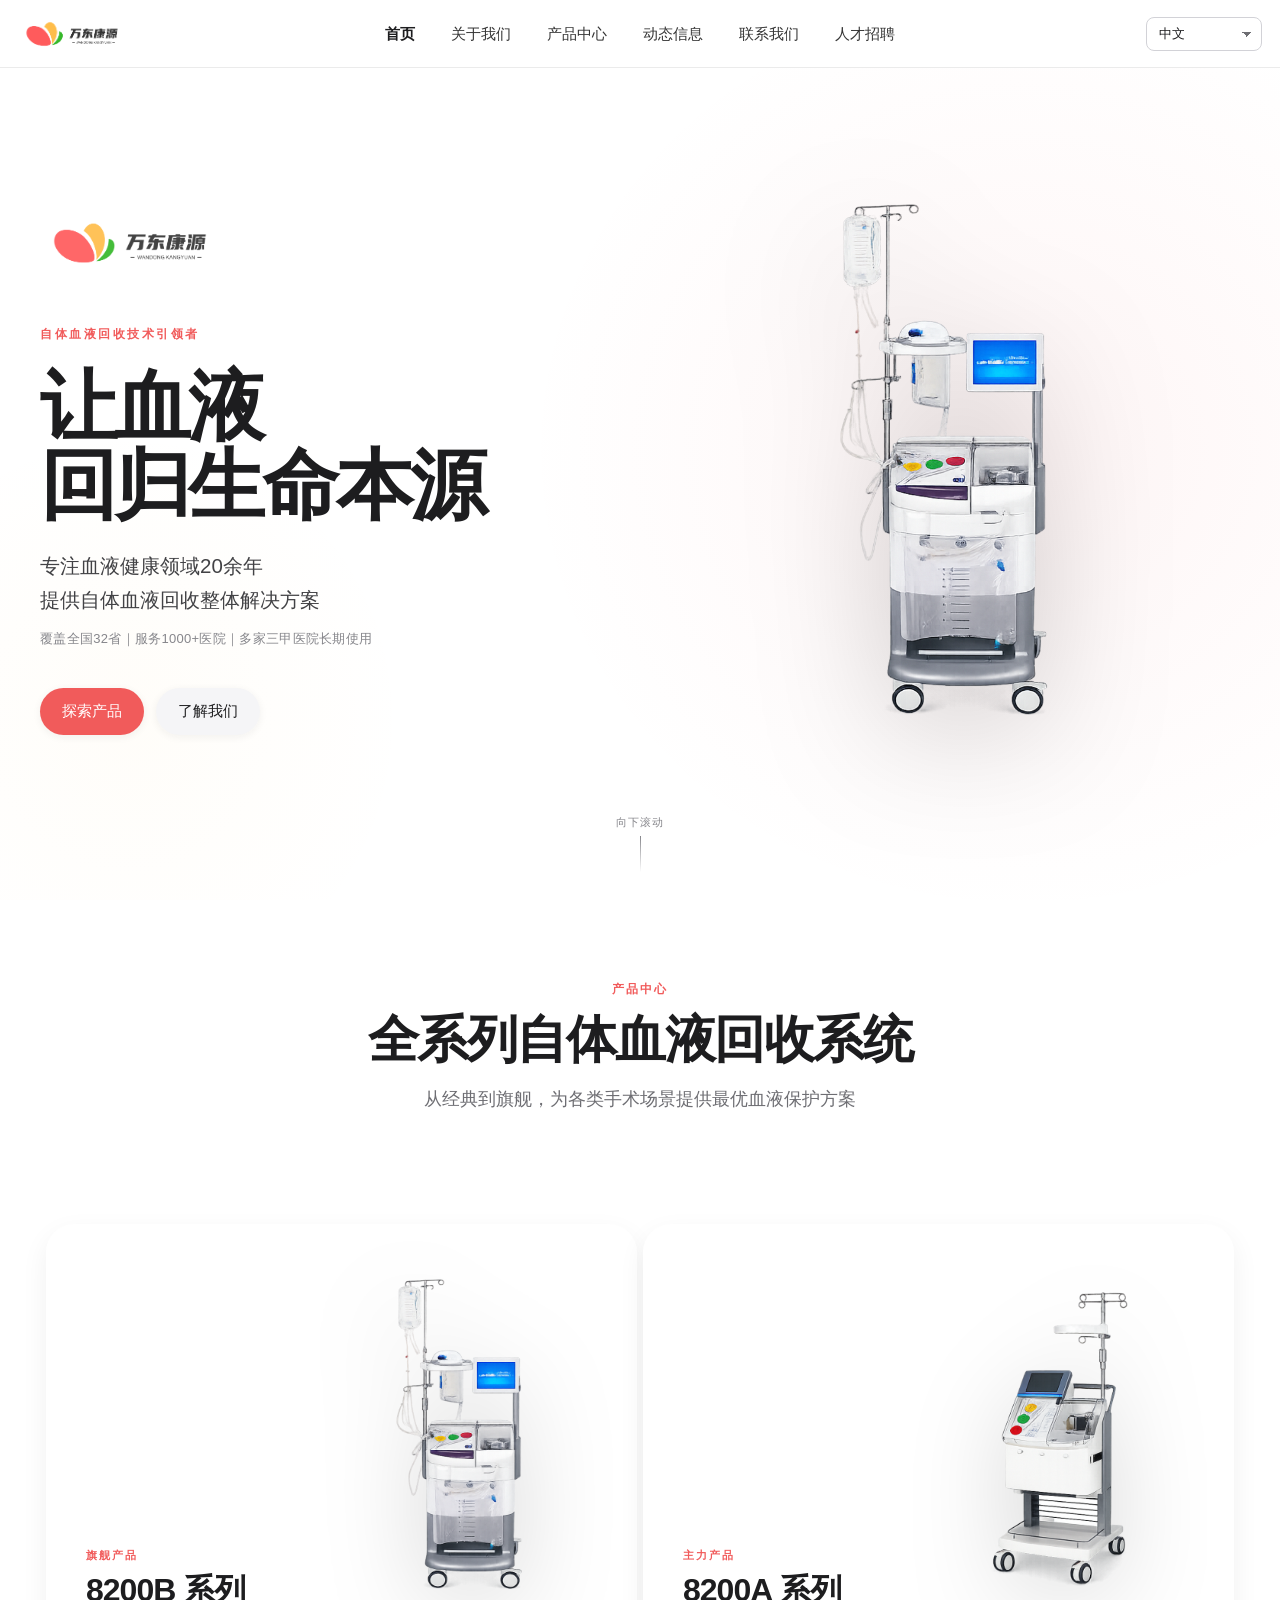
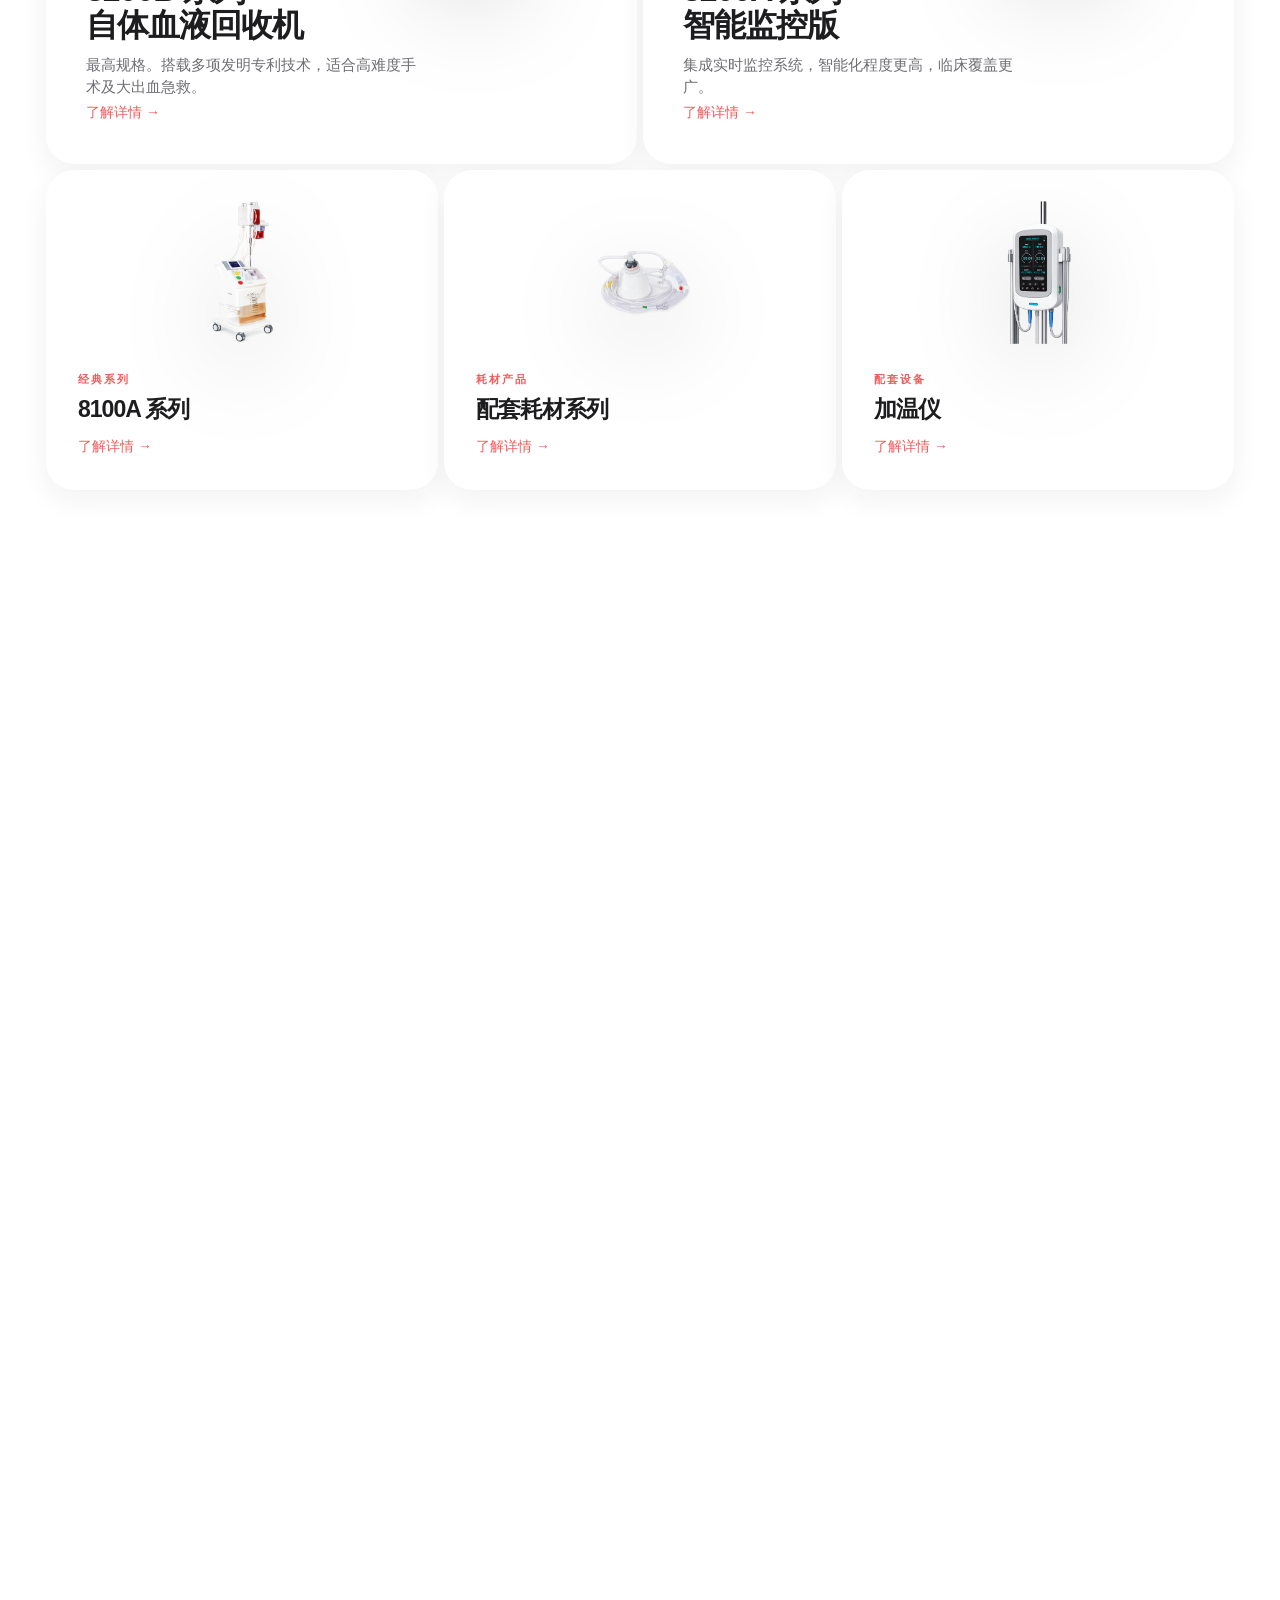
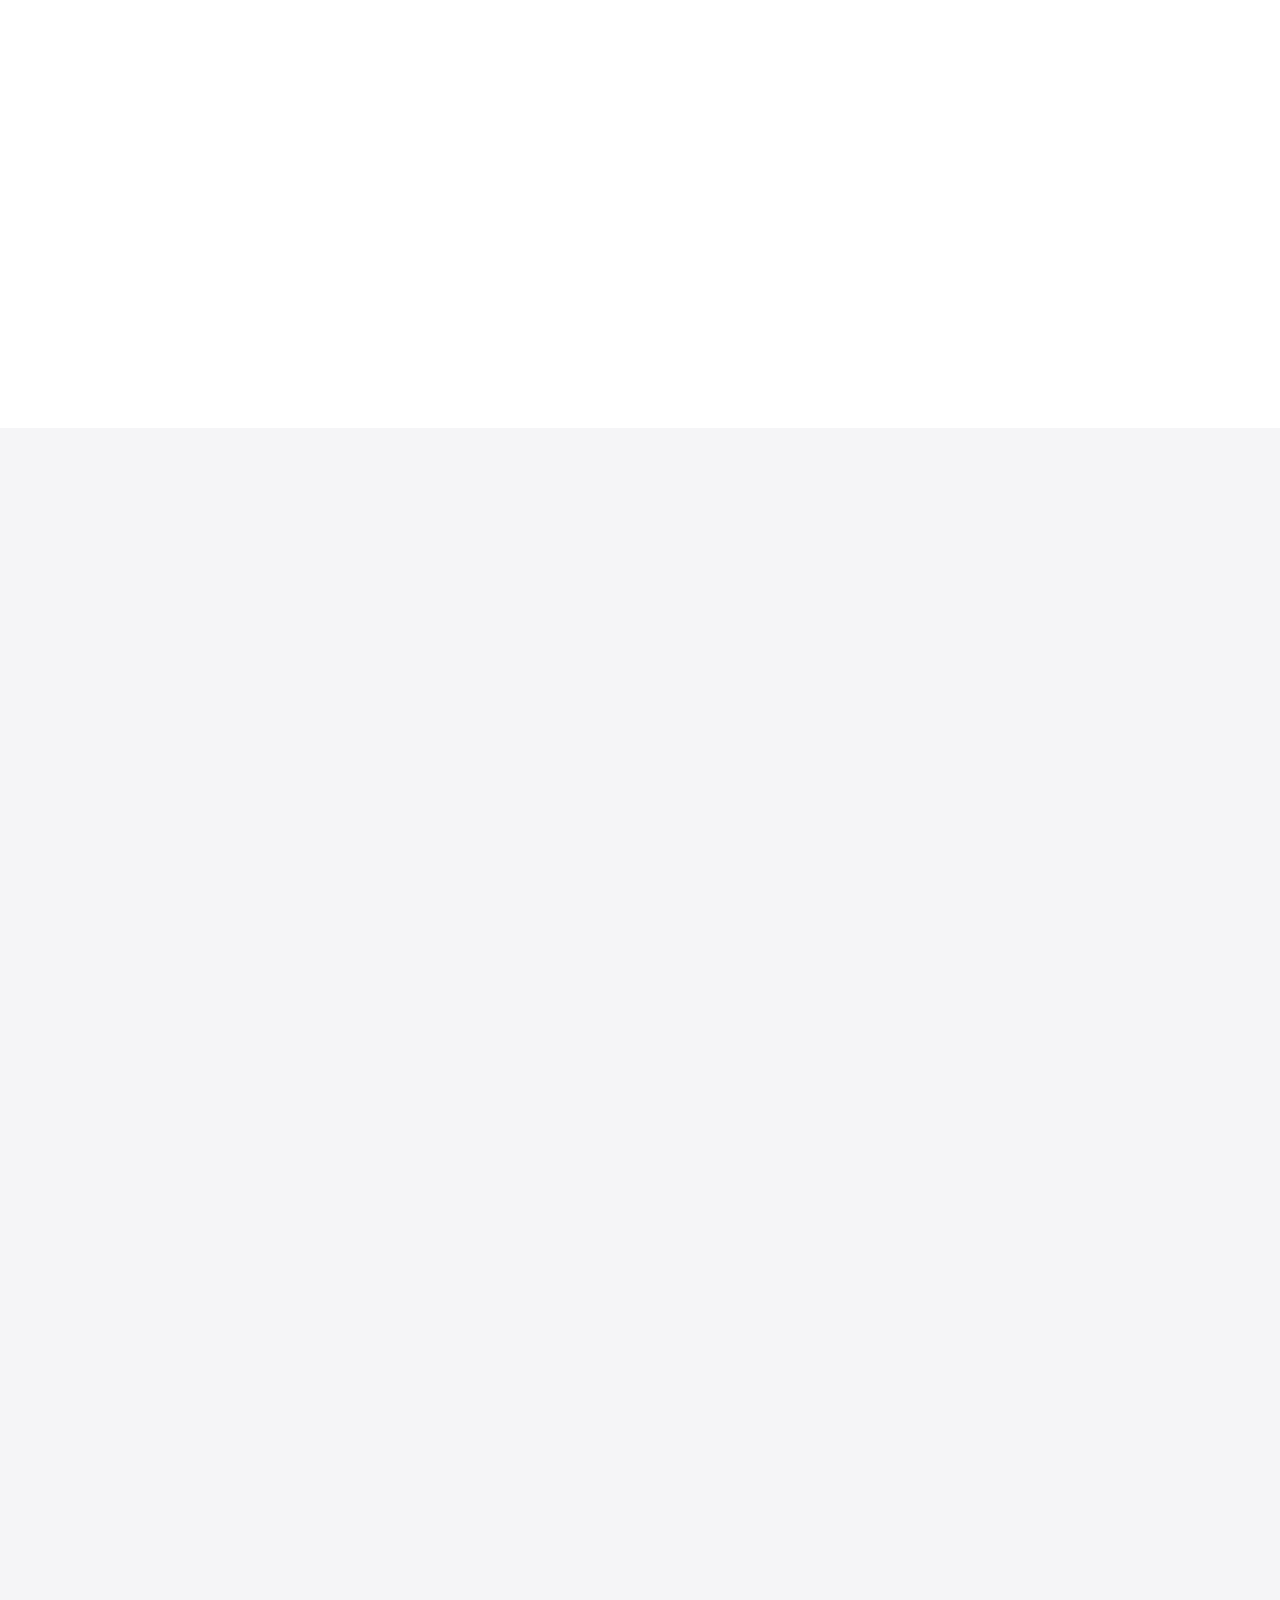
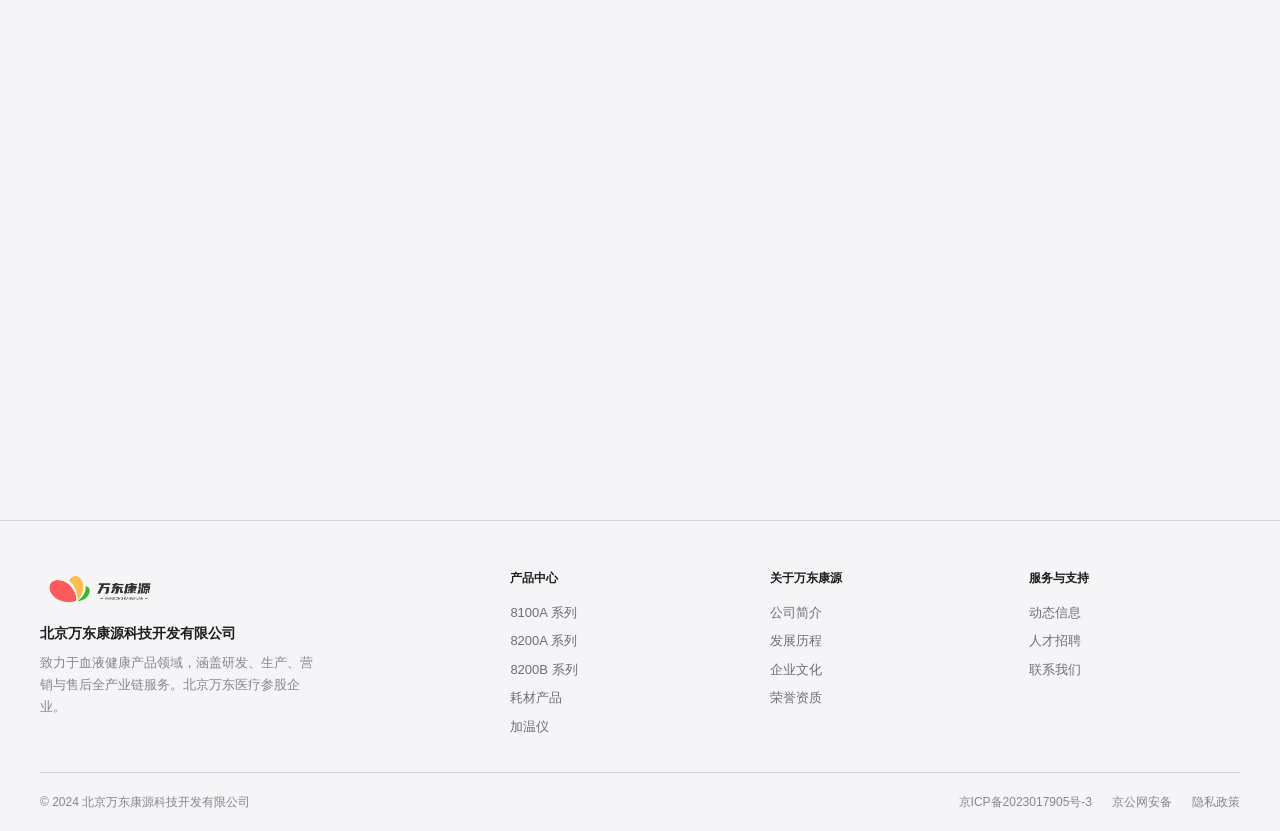
==== index.html @ b004726b "Build multi-language corporate website and localize news content. This initial commit includes redes" ====
<!DOCTYPE html>
<html lang="zh-CN" data-page-key="index">
<head>
  <meta charset="UTF-8">
  <meta name="viewport" content="width=device-width, initial-scale=1.0">
  <meta name="description" content="北京万东康源科技开发有限公司 — 致力于血液健康产品领域全产业链服务">
  <title>万东康源 — 血液健康科技</title>
  <link rel="icon" type="image/png" href="icon.png">
  <link rel="stylesheet" href="css/style.css">
</head>
<body>

  <!-- ══ Nav ══ -->
  <header class="nav">
    <a href="index.html" class="nav__logo">
      <img src="images/logo/Wandong%20Kangyuan%27s%20horizontal%20white%20logo.png" class="nav__logo-mark nav__logo-white" alt="万东康源">
      <img src="images/logo/Wandong%20Kangyuan%27s%20horizontal%20black%20logo.png" class="nav__logo-mark nav__logo-dark"  alt="万东康源">
    </a>
    <nav class="nav__links">
      <a href="index.html"    class="nav__link active" data-i18n="nav.home">首页</a>
      <a href="about.html"    class="nav__link" data-i18n="nav.about">关于我们</a>
      <a href="products.html" class="nav__link" data-i18n="nav.products">产品中心</a>
      <a href="news.html"     class="nav__link" data-i18n="nav.news">动态信息</a>
      <a href="contact.html"  class="nav__link" data-i18n="nav.contact">联系我们</a>
      <a href="careers.html"  class="nav__link" data-i18n="nav.careers">人才招聘</a>
    </nav>
    <select class="lang-select" id="lang-select" aria-label="Language selector">
      <option value="zh">中文</option>
      <option value="en">English</option>
      <option value="ko">한국어</option>
      <option value="ja">日本語</option>
    </select>
    <button class="nav__burger" aria-label="菜单" data-i18n-aria="meta.menu"><span></span><span></span><span></span></button>
  </header>
  <div class="nav__mobile">
    <button class="nav__mobile-close">✕</button>
    <a href="index.html"    class="nav__mobile-link" data-i18n="nav.home">首页</a>
    <a href="about.html"    class="nav__mobile-link" data-i18n="nav.about">关于我们</a>
    <a href="products.html" class="nav__mobile-link" data-i18n="nav.products">产品中心</a>
    <a href="news.html"     class="nav__mobile-link" data-i18n="nav.news">动态信息</a>
    <a href="contact.html"  class="nav__mobile-link" data-i18n="nav.contact">联系我们</a>
    <a href="careers.html"  class="nav__mobile-link" data-i18n="nav.careers">人才招聘</a>
  </div>

  <!-- ══ Hero — split layout ══ -->
  <section class="hero">
    <div class="hero__bg"></div>
    <div class="hero__noise"></div>

    <!-- Left -->
    <div class="hero__content">
      <img src="images/logo/Wandong%20Kangyuan%27s%20horizontal%20black%20logo.png" class="hero__logo-img" alt="万东康源">
      <p class="hero__eyebrow" data-i18n="hero.eyebrow">自体血液回收技术引领者</p>
      <h1 class="hero__title" data-i18n-html="hero.title">让血液<br>回归生命本源</h1>
      <p class="hero__sub" data-i18n-html="hero.sub">专注血液健康领域20余年<br>提供自体血液回收整体解决方案</p>
      <p class="hero__trust" data-i18n="hero.trust">覆盖全国32省｜服务1000+医院｜多家三甲医院长期使用</p>
      <div class="hero__actions">
        <a href="products.html" class="btn btn--blue" data-i18n="btn.explore">探索产品</a>
        <a href="about.html"    class="btn" style="background:var(--gray-5);color:var(--black);" data-i18n="btn.about-us">了解我们</a>
      </div>
    </div>

    <!-- Right — 旗舰产品图 -->
    <div class="hero__product">
      <img src="images/Products/8200b.png" alt="8200B 自体血液回收机">
    </div>

    <div class="hero__scroll">
      <span data-i18n="hero.scroll">向下滚动</span>
      <div class="hero__scroll-line"></div>
    </div>
  </section>

  <!-- ══ Product Tiles ══ -->
  <div style="padding:80px 24px 40px;text-align:center;max-width:1200px;margin:0 auto;" class="reveal">
    <p class="section__eyebrow" data-i18n="idx.prod.eyebrow">产品中心</p>
    <h2 class="section__title" data-i18n="idx.prod.title">全系列自体血液回收系统</h2>
    <p class="section__sub" data-i18n="idx.prod.sub">从经典到旗舰，为各类手术场景提供最优血液保护方案</p>
  </div>
  <div class="tiles reveal">
    <!-- 第一行：8200B + 8200A 大卡 -->
    <div class="tiles__row tiles__row--2">
      <a href="products.html" class="tile">
        <div class="tile__product-img">
          <img src="images/Products/8200b.png" alt="8200B">
        </div>
        <div class="tile__content">
          <div class="tile__eyebrow" data-i18n="tile.8200b.eyebrow">旗舰产品</div>
          <h2 class="tile__title" data-i18n-html="tile.8200b.title">8200B 系列<br>自体血液回收机</h2>
          <p class="tile__sub" data-i18n="tile.8200b.sub">最高规格。搭载多项发明专利技术，适合高难度手术及大出血急救。</p>
          <span class="tile__action" data-i18n="tile.action">了解详情 →</span>
        </div>
      </a>
      <a href="products.html" class="tile">
        <div class="tile__product-img">
          <img src="images/Products/8200a.png" alt="8200A">
        </div>
        <div class="tile__content">
          <div class="tile__eyebrow" data-i18n="tile.8200a.eyebrow">主力产品</div>
          <h2 class="tile__title" data-i18n-html="tile.8200a.title">8200A 系列<br>智能监控版</h2>
          <p class="tile__sub" data-i18n="tile.8200a.sub">集成实时监控系统，智能化程度更高，临床覆盖更广。</p>
          <span class="tile__action" data-i18n="tile.action">了解详情 →</span>
        </div>
      </a>
    </div>

    <!-- 第二行：8100A + 耗材 + 加温仪 小卡 -->
    <div class="tiles__row tiles__row--3">
      <a href="products.html" class="tile tile--sm">
        <div class="tile__product-img">
          <img src="images/Products/8100a.png" alt="8100A">
        </div>
        <div class="tile__content">
          <div class="tile__eyebrow" data-i18n="tile.8100a.eyebrow">经典系列</div>
          <h2 class="tile__title" data-i18n="tile.8100a.title">8100A 系列</h2>
          <span class="tile__action" data-i18n="tile.action">了解详情 →</span>
        </div>
      </a>
      <a href="products.html" class="tile tile--sm">
        <div class="tile__product-img">
          <img src="images/Products/Consumables.png" alt="耗材">
        </div>
        <div class="tile__content">
          <div class="tile__eyebrow" data-i18n="tile.csm.eyebrow">耗材产品</div>
          <h2 class="tile__title" data-i18n="tile.csm.title">配套耗材系列</h2>
          <span class="tile__action" data-i18n="tile.action">了解详情 →</span>
        </div>
      </a>
      <a href="products.html" class="tile tile--sm">
        <div class="tile__product-img">
          <img src="images/Products/Heating%20device.png" alt="加温仪">
        </div>
        <div class="tile__content">
          <div class="tile__eyebrow" data-i18n="tile.heat.eyebrow">配套设备</div>
          <h2 class="tile__title" data-i18n="tile.heat.title">加温仪</h2>
          <span class="tile__action" data-i18n="tile.action">了解详情 →</span>
        </div>
      </a>
    </div>
  </div>

  <!-- ══ About callout ══ -->
  <section class="section section--white">
    <div class="section__inner reveal">
      <p class="section__eyebrow" data-i18n="idx.about.eyebrow">关于我们</p>
      <h2 class="section__title" data-i18n-html="idx.about.title">中外合资<br>血液健康专家</h2>
      <p class="section__sub" data-i18n="idx.about.sub">
        北京万东医疗科技股份有限公司（A股上市）参股的中外合资企业，坐落于北京经济技术开发区。致力于血液健康产品领域研发、生产、营销与售后服务，系科工贸全产业链一体化高科技三类医疗器械企业。国家高新技术企业、北京市专精特新中小企业。
      </p>
      <!-- 数据一览 -->
      <div class="stats-strip__inner" style="margin:40px 0 36px;">
        <div class="stat-cell">
          <div class="stat-cell__num">32<sup>+</sup></div>
          <div class="stat-cell__label" data-i18n-html="stat.prov.label">覆盖省市<br>产品遍布全国各省</div>
        </div>
        <div class="stat-cell">
          <div class="stat-cell__num">1000<sup>+</sup></div>
          <div class="stat-cell__label" data-i18n-html="stat.hosp.label">合作医院<br>各级医疗机构</div>
        </div>
        <div class="stat-cell">
          <div class="stat-cell__num" data-i18n="stat.year.num">2000</div>
          <div class="stat-cell__label" data-i18n-html="stat.year.label">年创立<br>深耕医疗器械行业</div>
        </div>
        <div class="stat-cell">
          <div class="stat-cell__num">3</div>
          <div class="stat-cell__label" data-i18n-html="stat.iso.label">ISO 体系认证<br>质量 · 环境 · 职业健康</div>
        </div>
        <div class="stat-cell">
          <div class="stat-cell__num">4</div>
          <div class="stat-cell__label" data-i18n-html="stat.honor.label">政府荣誉认定<br>国家及北京市级别</div>
        </div>
        <div class="stat-cell">
          <div class="stat-cell__num" data-i18n="stat.stock.num">A股</div>
          <div class="stat-cell__label" data-i18n-html="stat.stock.label">万东医疗参股<br>上市企业背景</div>
        </div>
      </div>
      <div style="text-align:center;">
        <a href="about.html" class="btn btn--blue btn--sm" data-i18n="btn.company-intro">查看公司介绍</a>
      </div>
    </div>
  </section>

  <!-- ══ Customer Hospitals Marquee ══ -->
  <div class="marquee-section reveal">
    <div class="marquee-section__head">
      <p class="section__eyebrow" data-i18n="marquee.eyebrow">合作医院</p>
      <h2 class="section__title" style="font-size:clamp(28px,3vw,40px);" data-i18n="marquee.title">服务全国各大医疗机构</h2>
      <p class="section__sub" style="font-size:17px;margin-bottom:0;" data-i18n="marquee.sub">自体血液回收技术在多家三甲医院临床手术中稳定运行</p>
    </div>
    <div class="marquee-wrap">
      <div class="marquee-track">
        <div class="marquee-photo"><img src="images/Hospital%20Clients/lg1.jpg"  alt="合作医院" loading="lazy"></div>
        <div class="marquee-photo"><img src="images/Hospital%20Clients/lg2.jpg"  alt="合作医院" loading="lazy"></div>
        <div class="marquee-photo"><img src="images/Hospital%20Clients/lg3.jpg"  alt="合作医院" loading="lazy"></div>
        <div class="marquee-photo"><img src="images/Hospital%20Clients/lg4.jpg"  alt="合作医院" loading="lazy"></div>
        <div class="marquee-photo"><img src="images/Hospital%20Clients/lg5.jpg"  alt="合作医院" loading="lazy"></div>
        <div class="marquee-photo"><img src="images/Hospital%20Clients/lg6.jpg"  alt="合作医院" loading="lazy"></div>
        <div class="marquee-photo"><img src="images/Hospital%20Clients/lg7.jpg"  alt="合作医院" loading="lazy"></div>
        <div class="marquee-photo"><img src="images/Hospital%20Clients/lg8.jpg"  alt="合作医院" loading="lazy"></div>
        <div class="marquee-photo"><img src="images/Hospital%20Clients/lg9.jpg"  alt="合作医院" loading="lazy"></div>
        <div class="marquee-photo"><img src="images/Hospital%20Clients/lg10.jpg" alt="合作医院" loading="lazy"></div>
        <div class="marquee-photo"><img src="images/Hospital%20Clients/lg11.jpg" alt="合作医院" loading="lazy"></div>
        <div class="marquee-photo"><img src="images/Hospital%20Clients/lg12.jpg" alt="合作医院" loading="lazy"></div>
        <div class="marquee-photo"><img src="images/Hospital%20Clients/lg13.jpg" alt="合作医院" loading="lazy"></div>
        <div class="marquee-photo"><img src="images/Hospital%20Clients/lg14.jpg" alt="合作医院" loading="lazy"></div>
        <!-- 无缝循环 -->
        <div class="marquee-photo"><img src="images/Hospital%20Clients/lg1.jpg"  alt="合作医院" loading="lazy"></div>
        <div class="marquee-photo"><img src="images/Hospital%20Clients/lg2.jpg"  alt="合作医院" loading="lazy"></div>
        <div class="marquee-photo"><img src="images/Hospital%20Clients/lg3.jpg"  alt="合作医院" loading="lazy"></div>
        <div class="marquee-photo"><img src="images/Hospital%20Clients/lg4.jpg"  alt="合作医院" loading="lazy"></div>
        <div class="marquee-photo"><img src="images/Hospital%20Clients/lg5.jpg"  alt="合作医院" loading="lazy"></div>
        <div class="marquee-photo"><img src="images/Hospital%20Clients/lg6.jpg"  alt="合作医院" loading="lazy"></div>
        <div class="marquee-photo"><img src="images/Hospital%20Clients/lg7.jpg"  alt="合作医院" loading="lazy"></div>
        <div class="marquee-photo"><img src="images/Hospital%20Clients/lg8.jpg"  alt="合作医院" loading="lazy"></div>
        <div class="marquee-photo"><img src="images/Hospital%20Clients/lg9.jpg"  alt="合作医院" loading="lazy"></div>
        <div class="marquee-photo"><img src="images/Hospital%20Clients/lg10.jpg" alt="合作医院" loading="lazy"></div>
        <div class="marquee-photo"><img src="images/Hospital%20Clients/lg11.jpg" alt="合作医院" loading="lazy"></div>
        <div class="marquee-photo"><img src="images/Hospital%20Clients/lg12.jpg" alt="合作医院" loading="lazy"></div>
        <div class="marquee-photo"><img src="images/Hospital%20Clients/lg13.jpg" alt="合作医院" loading="lazy"></div>
        <div class="marquee-photo"><img src="images/Hospital%20Clients/lg14.jpg" alt="合作医院" loading="lazy"></div>
      </div>
    </div>
  </div>

  <!-- ══ Latest News — real data ══ -->
  <section class="section section--gray" id="news">
    <div class="section__inner">
      <div class="reveal">
        <p class="section__eyebrow" data-i18n="idx.news.eyebrow">动态信息</p>
        <h2 class="section__title" data-i18n="idx.news.title">最新资讯</h2>
        <p class="section__sub" data-i18n="idx.news.sub">关注行业前沿与公司动向</p>
      </div>
      <div class="news-feature reveal">
        <a href="news-detail.html?id=ve-heart-experts-visit" class="news-feature__card">
          <img src="images/news/feature-thumb.png" alt="委内瑞拉专家来访交流" class="news-feature__image">
          <div class="news-feature__content">
            <span class="news-card__tag">行业合作</span>
            <div class="news-card__date">2024 · 10 · 31</div>
            <h3 class="news-card__title" style="font-size:clamp(24px,3vw,34px);line-height:1.2;">委内瑞拉最大综合医院心脏专家来我公司考察</h3>
            <p class="news-card__excerpt">来自委内瑞拉最大综合医院的心脏领域专家莅临万东康源进行专项考察，深入了解自体血液回收系统的技术原理与临床应用，推动国际医疗合作迈出重要一步。</p>
            <span class="news-card__link">阅读详情 →</span>
          </div>
        </a>
      </div>

      <div class="news-list reveal" style="margin-top:2px;">
        <a href="news-detail.html?id=annual-meeting-2025" class="news-card">
          <span class="news-card__tag">公司动态</span>
          <div class="news-card__date">2026 · 01 · 29</div>
          <h3 class="news-card__title">同心聚力开新局，奋楫扬帆再启航——万东康源2025年年会圆满</h3>
          <span class="news-card__link">阅读详情 →</span>
        </a>
        <a href="news-detail.html?id=csa-2024" class="news-card">
          <span class="news-card__tag">行业展会</span>
          <div class="news-card__date">2024 · 10 · 17</div>
          <h3 class="news-card__title">2024中华医学会麻醉学术年会 我公司自体血液回收机引瞩目</h3>
          <span class="news-card__link">阅读详情 →</span>
        </a>
        <a href="news-detail.html?id=winter-fire-drill" class="news-card">
          <span class="news-card__tag">安全培训</span>
          <div class="news-card__date">2025 · 11 · 12</div>
          <h3 class="news-card__title">以练为战，防患未"燃"——公司开展冬季消防灭火器专项实操演练</h3>
          <span class="news-card__link">阅读详情 →</span>
        </a>
        <a href="news-detail.html?id=first-aid-training" class="news-card">
          <span class="news-card__tag">培训活动</span>
          <div class="news-card__date">2025 · 09 · 19</div>
          <h3 class="news-card__title">关爱生命：公司组织开展急救技能专题培训</h3>
          <span class="news-card__link">阅读详情 →</span>
        </a>
        <a href="news-detail.html?id=camet-2024" class="news-card">
          <span class="news-card__tag">行业展会</span>
          <div class="news-card__date">2024 · 04 · 15</div>
          <h3 class="news-card__title">我公司自体血液回收机等产品参加中国医学装备大会暨医学装备展览</h3>
          <span class="news-card__link">阅读详情 →</span>
        </a>
      </div>

      <div style="text-align:center;margin-top:40px;" class="reveal">
        <a href="news.html" class="btn btn--sm" style="border:1px solid var(--gray-4);color:var(--black);border-radius:980px;padding:9px 22px;font-size:14px;" data-i18n="btn.all-news">查看全部动态</a>
      </div>
    </div>
  </section>

  <!-- ══ CTA ══ -->
  <section class="section section--gray">
    <div class="section__inner--narrow" style="text-align:center;">
      <h2 class="section__title reveal" style="margin-bottom:16px;" data-i18n="idx.cta.title">准备好开始了吗？</h2>
      <p style="font-size:19px;color:var(--gray-2);margin-bottom:36px;line-height:1.6;" class="reveal delay-1" data-i18n="idx.cta.sub">
        联系我们获取产品演示、技术支持或商务合作
      </p>
      <div style="display:flex;gap:12px;justify-content:center;flex-wrap:wrap;" class="reveal delay-2">
        <a href="contact.html" class="btn btn--blue" data-i18n="btn.contact">立即联系</a>
        <a href="products.html" class="btn" style="background:var(--white);color:var(--black);border:1px solid var(--gray-4);" data-i18n="btn.browse">浏览产品</a>
      </div>
    </div>
  </section>

  <!-- ══ Footer ══ -->
  <footer class="footer">
    <div class="footer__inner">
      <div class="footer__top">
        <div>
          <img src="images/logo/Wandong%20Kangyuan%27s%20horizontal%20black%20logo.png" class="footer__logo-img" alt="万东康源">
          <div class="footer__brand-name" data-i18n="ftr.brand">北京万东康源科技开发有限公司</div>
          <p class="footer__brand-desc" data-i18n="ftr.desc">致力于血液健康产品领域，涵盖研发、生产、营销与售后全产业链服务。北京万东医疗参股企业。</p>
        </div>
        <div>
          <div class="footer__col-head" data-i18n="ftr.col.prod">产品中心</div>
          <div class="footer__col-links">
            <a href="products.html" class="footer__col-link" data-i18n="ftr.l.8100a">8100A 系列</a>
            <a href="products.html" class="footer__col-link" data-i18n="ftr.l.8200a">8200A 系列</a>
            <a href="products.html" class="footer__col-link" data-i18n="ftr.l.8200b">8200B 系列</a>
            <a href="products.html" class="footer__col-link" data-i18n="ftr.l.csm">耗材产品</a>
            <a href="products.html" class="footer__col-link" data-i18n="ftr.l.heat">加温仪</a>
          </div>
        </div>
        <div>
          <div class="footer__col-head" data-i18n="ftr.col.about">关于万东康源</div>
          <div class="footer__col-links">
            <a href="about.html" class="footer__col-link" data-i18n="ftr.l.intro">公司简介</a>
            <a href="about.html" class="footer__col-link" data-i18n="ftr.l.history">发展历程</a>
            <a href="about.html" class="footer__col-link" data-i18n="ftr.l.culture">企业文化</a>
            <a href="about.html" class="footer__col-link" data-i18n="ftr.l.honors">荣誉资质</a>
          </div>
        </div>
        <div>
          <div class="footer__col-head" data-i18n="ftr.col.svc">服务与支持</div>
          <div class="footer__col-links">
            <a href="news.html"    class="footer__col-link" data-i18n="ftr.l.news">动态信息</a>
            <a href="careers.html" class="footer__col-link" data-i18n="ftr.l.careers">人才招聘</a>
            <a href="contact.html" class="footer__col-link" data-i18n="ftr.l.contact">联系我们</a>
          </div>
        </div>
      </div>
      <div class="footer__bottom">
        <div class="footer__copy" data-i18n="ftr.copy">© 2024 北京万东康源科技开发有限公司</div>
        <div class="footer__legal">
          <a href="https://beian.miit.gov.cn/" target="_blank" rel="noopener" data-i18n="ftr.beian">京ICP备2023017905号-3</a>
          <a href="#" data-i18n="ftr.legal">京公网安备</a>
          <a href="#" data-i18n="ftr.privacy">隐私政策</a>
        </div>
      </div>
    </div>
  </footer>

  <script src="js/i18n.js"></script>
  <script src="js/main.js"></script>
</body>
</html>
---- css/style.css ----
/* ============================================================
   万东康源 · Design System — Apple-inspired
   ============================================================ */

:root {
  --black:   #1D1D1F;
  --gray-1:  #424245;
  --gray-2:  #6E6E73;
  --gray-3:  #86868B;
  --gray-4:  #D2D2D7;
  --gray-5:  #F5F5F7;
  --gray-6:  #FAFAFA;
  --white:   #FFFFFF;
  --blue:    #F15B5B;
  --blue-dk: #D43E3E;
  --red:     #F15B5B;
  --card-bg: #FFFFFF;
  --card-bg-muted: #FFFFFF;
  --card-hover: #F8F8FA;

  --nav-h:   68px;
  --radius:  18px;
  --radius-sm: 10px;
  --radius-lg: 28px;
  --space-section: 96px;
  --space-section-mobile: 68px;
  --shadow-card: 0 10px 28px rgba(29,29,31,.06);
  --shadow-card-hover: 0 16px 36px rgba(29,29,31,.10);
  --font: -apple-system, 'SF Pro Display', 'PingFang SC', 'Helvetica Neue', 'Microsoft YaHei', sans-serif;
}

/* ── Reset ── */
*, *::before, *::after { box-sizing: border-box; margin: 0; padding: 0; }
html { scroll-behavior: smooth; font-size: 17px; }
body { font-family: var(--font); color: var(--black); background: var(--white); -webkit-font-smoothing: antialiased; line-height: 1.5; }
img { display: block; max-width: 100%; }
a { text-decoration: none; color: inherit; }
ul { list-style: none; }

/* ============================================================
   Navigation
   ============================================================ */
.nav {
  position: fixed; top: 0; left: 0; right: 0; z-index: 9000;
  height: var(--nav-h);
  display: flex; align-items: center; justify-content: space-between;
  padding: 0 18px;
  background: rgba(255,255,255,.82);
  backdrop-filter: saturate(180%) blur(20px);
  -webkit-backdrop-filter: saturate(180%) blur(20px);
  border-bottom: 1px solid rgba(0,0,0,.08);
  transition: background .3s;
}
.nav--dark {
  background: rgba(29,29,31,.85);
  border-bottom-color: rgba(255,255,255,.08);
}

.nav__logo {
  display: flex; align-items: center;
  flex-shrink: 0;
}
.nav__logo-mark {
  height: 36px; width: auto;
  display: block;
}
/* hide dark logo on dark nav, show white */
.nav__logo-white { display: none; }
.nav--dark .nav__logo-dark  { display: none; }
.nav--dark .nav__logo-white { display: block; }

.nav__links {
  display: flex; align-items: center; gap: 0;
  position: absolute; left: 50%; transform: translateX(-50%);
}
.nav__link {
  padding: 0 18px;
  font-size: 15px; font-weight: 400;
  color: rgba(0,0,0,.8);
  line-height: var(--nav-h);
  white-space: nowrap;
  transition: color .2s;
}
.nav__link:hover { color: var(--black); }
.nav__link.active { color: var(--black); font-weight: 600; }
.nav--dark .nav__link { color: rgba(255,255,255,.7); }
.nav--dark .nav__link:hover, .nav--dark .nav__link.active { color: var(--white); }

.nav__action { display: none; }

.nav__burger { display: none; cursor: pointer; flex-direction: column; gap: 5px; padding: 6px; background: none; border: none; }
.nav__burger span { width: 20px; height: 1.5px; background: var(--black); border-radius: 2px; transition: .25s; display: block; }
.nav--dark .nav__burger span { background: var(--white); }

/* Mobile overlay */
.nav__mobile {
  display: none; position: fixed; inset: 0; z-index: 8999;
  background: rgba(29,29,31,.97);
  backdrop-filter: blur(24px);
  flex-direction: column; align-items: center; justify-content: center; gap: 4px;
  padding-top: var(--nav-h);
}
.nav__mobile.open { display: flex; }
.nav__mobile-link {
  font-size: 20px; font-weight: 400; color: rgba(255,255,255,.85);
  padding: 14px 32px; border-radius: var(--radius-sm); width: 260px; text-align: center;
  transition: color .2s, background .2s;
}
.nav__mobile-link:hover { color: var(--white); background: rgba(255,255,255,.08); }
.nav__mobile-close {
  position: absolute; top: 12px; right: 18px;
  font-size: 22px; color: rgba(255,255,255,.5); background: none; border: none; cursor: pointer;
  width: var(--nav-h); height: var(--nav-h);
  display: flex; align-items: center; justify-content: center;
  transition: color .2s;
}
.nav__mobile-close:hover { color: var(--white); }

.lang-select {
  flex-shrink: 0;
  height: 34px;
  min-width: 116px;
  padding: 0 30px 0 12px;
  border: 1px solid var(--gray-4);
  border-radius: 8px;
  background: var(--white);
  color: var(--black);
  font-size: 13px;
  font-weight: 500;
  font-family: var(--font);
  appearance: none;
  -webkit-appearance: none;
  background-image: linear-gradient(45deg, transparent 50%, var(--gray-2) 50%), linear-gradient(135deg, var(--gray-2) 50%, transparent 50%);
  background-position: calc(100% - 14px) 14px, calc(100% - 9px) 14px;
  background-size: 5px 5px, 5px 5px;
  background-repeat: no-repeat;
}
.lang-select:focus {
  outline: none;
  border-color: var(--blue);
  box-shadow: 0 0 0 3px rgba(241,91,91,.15);
}
.nav__burger { margin-left: 8px; }
.nav--dark .lang-select {
  background: rgba(255,255,255,.12);
  color: var(--white);
  border-color: rgba(255,255,255,.22);
  background-image: linear-gradient(45deg, transparent 50%, rgba(255,255,255,.8) 50%), linear-gradient(135deg, rgba(255,255,255,.8) 50%, transparent 50%);
}

/* ============================================================
   Page Hero — large title block
   ============================================================ */
.page-hero {
  padding: calc(var(--nav-h) + 80px) 24px 80px;
  text-align: center;
  background: var(--white);
}
.page-hero--dark {
  background: var(--gray-5);
}
.page-hero--gray { background: var(--gray-5); }

.page-hero__eyebrow {
  font-size: 12px; font-weight: 600; letter-spacing: 2px; text-transform: uppercase;
  color: var(--blue); margin-bottom: 14px;
}
.page-hero--dark .page-hero__eyebrow { color: var(--blue); }

.page-hero__title {
  font-size: clamp(44px, 7vw, 88px);
  font-weight: 700; line-height: 1.05;
  letter-spacing: -2px;
  color: var(--black);
  margin-bottom: 18px;
}
.page-hero--dark .page-hero__title { color: var(--black); }

.page-hero__sub {
  font-size: clamp(17px, 2vw, 22px);
  color: var(--gray-2);
  max-width: 640px; margin: 0 auto 36px;
  line-height: 1.6; font-weight: 400;
}
.page-hero--dark .page-hero__sub { color: var(--gray-2); }

.page-hero__actions { display: flex; gap: 12px; justify-content: center; flex-wrap: wrap; }

/* ============================================================
   Buttons
   ============================================================ */
.btn {
  display: inline-flex; align-items: center; gap: 6px;
  padding: 12px 22px;
  border-radius: 980px;
  font-size: 15px; font-weight: 500;
  cursor: pointer; border: none; transition: all .2s; font-family: var(--font);
  white-space: nowrap;
  box-shadow: 0 2px 8px rgba(29,29,31,.06);
}
.btn--blue { background: var(--blue); color: var(--white); }
.btn--blue:hover { background: var(--blue-dk); transform: translateY(-1px); box-shadow: 0 8px 18px rgba(241,91,91,.3); }
.btn--white { background: var(--white); color: var(--black); }
.btn--white:hover { background: var(--gray-5); transform: translateY(-1px); }
.btn--ghost-dark {
  background: transparent;
  color: var(--blue);
  padding: 12px 0;
  font-size: 15px;
  border-radius: 0;
  border-bottom: 1px solid transparent;
}
.btn--ghost-dark:hover { border-bottom-color: var(--blue); }
.btn--ghost-light { color: #FF8F8F; }
.btn--ghost-light:hover { opacity: .7; }
.btn--sm { padding: 8px 18px; font-size: 13px; }

/* ============================================================
   Sections
   ============================================================ */
.section { padding: var(--space-section) 24px; }
.section--gray { background: var(--gray-5); }
.section--black { background: var(--gray-5); }
.section--white { background: var(--white); }

.section__inner { max-width: 1200px; margin: 0 auto; }
.section__inner--narrow { max-width: 740px; margin: 0 auto; }
.section__inner--wide { max-width: 1400px; margin: 0 auto; }

.section__eyebrow {
  font-size: 12px; font-weight: 600; letter-spacing: 2px; text-transform: uppercase;
  color: var(--blue); margin-bottom: 14px; text-align: center;
}
.section--black .section__eyebrow { color: var(--blue); }

.section__title {
  font-size: clamp(32px, 4vw, 52px);
  font-weight: 700; line-height: 1.08;
  letter-spacing: -1.5px;
  text-align: center; margin-bottom: 18px;
  text-wrap: balance;
}
.section--black .section__title { color: var(--black); }

.section__sub {
  font-size: 18px; color: var(--gray-2); text-align: center;
  max-width: 600px; margin: 0 auto 64px; line-height: 1.6;
  text-wrap: pretty;
}
.section--black .section__sub { color: var(--gray-2); }

/* ============================================================
   Home — Hero (split layout)
   ============================================================ */
.hero {
  min-height: 100svh;
  background: var(--white);
  display: grid;
  grid-template-columns: 1fr 1fr;
  align-items: center;
  padding-top: calc(var(--nav-h) + 40px);
  padding-bottom: 60px;
  padding-left: max(24px, calc((100% - 1200px) / 2));
  padding-right: max(24px, calc((100% - 1200px) / 2));
  gap: 60px;
  position: relative; overflow: hidden;
}
.hero__bg {
  position: absolute; inset: 0;
  background:
    radial-gradient(ellipse 60% 80% at 80% 50%, rgba(241,91,91,.06) 0%, transparent 65%),
    radial-gradient(ellipse 40% 60% at 10% 80%, rgba(251,187,60,.03) 0%, transparent 55%);
}
.hero__noise { display: none; }

/* Left content */
.hero__content {
  position: relative; z-index: 1;
  display: flex; flex-direction: column; align-items: flex-start;
}
.hero__logo-img {
  height: 60px; width: auto;
  margin-bottom: 52px;
  opacity: .92;
}
.hero__eyebrow {
  font-size: 12px; letter-spacing: 2.5px; text-transform: uppercase;
  color: var(--blue); font-weight: 600; margin-bottom: 24px;
}
.hero__title {
  font-size: clamp(52px, 6vw, 92px);
  font-weight: 800; line-height: 1.03; letter-spacing: -3px;
  color: var(--black); margin-bottom: 24px;
}
.hero__sub {
  font-size: clamp(17px, 1.6vw, 21px);
  color: var(--gray-1); margin-bottom: 12px;
  max-width: 480px; line-height: 1.65; font-weight: 400;
}
.hero__trust {
  font-size: 13px;
  color: var(--gray-3);
  margin-bottom: 40px;
  letter-spacing: 0.3px;
  line-height: 1.5;
}
.hero__actions { display: flex; gap: 12px; flex-wrap: wrap; }

/* Right product */
.hero__product {
  position: relative; z-index: 1;
  display: flex; align-items: center; justify-content: center;
  height: 100%;
}
.hero__product img {
  max-height: 70vh; max-width: 100%;
  object-fit: contain;
  filter: drop-shadow(0 32px 64px rgba(0,0,0,.18));
}

/* ── scroll indicator ── */
.hero__scroll {
  position: absolute; bottom: 28px; left: 50%; transform: translateX(-50%);
  display: flex; flex-direction: column; align-items: center; gap: 6px;
  z-index: 1;
}
.hero__scroll span { font-size: 11px; letter-spacing: 1px; color: var(--gray-3); }
.hero__scroll-line {
  width: 1px; height: 36px;
  background: linear-gradient(to bottom, var(--gray-3), transparent);
  animation: scrollpulse 2s ease-in-out infinite;
}
@keyframes scrollpulse { 0%,100%{opacity:.3;} 50%{opacity:.8;} }

/* ============================================================
   Home — Stats section (redesigned, distanced from hero)
   ============================================================ */
.stats-strip {
  background: var(--white);
  padding: 100px 24px 80px;
  border-top: 1px solid var(--gray-5);
}
.stats-strip__inner {
  max-width: 1200px; margin: 0 auto;
  display: grid; grid-template-columns: repeat(3, 1fr);
  gap: 2px;
  background: var(--gray-4);
  border-radius: var(--radius-lg);
  overflow: hidden;
}
.stat-cell {
  padding: 48px 32px;
  background: var(--white);
  text-align: center;
  transition: background .2s;
  cursor: default;
}
.stat-cell:hover { background: var(--gray-5); }
.stat-cell__num {
  font-size: 52px; font-weight: 800; letter-spacing: -2px;
  line-height: 1;
  background: linear-gradient(135deg, var(--blue) 0%, var(--blue-dk) 100%);
  -webkit-background-clip: text; -webkit-text-fill-color: transparent;
  background-clip: text;
}
.stat-cell__num sup { font-size: 26px; }
.stat-cell__label { font-size: 14px; color: var(--gray-2); margin-top: 10px; line-height: 1.5; }

/* ============================================================
   Home — Feature tiles (Apple-style large cards)
   ============================================================ */
.tiles {
  padding: 6px;
  background: var(--white);
  max-width: 1200px;
  margin: 0 auto;
  display: flex;
  flex-direction: column;
  gap: 6px;
}
.tiles__row {
  display: grid;
  gap: 6px;
}
.tiles__row--2 { grid-template-columns: 1fr 1fr; }
.tiles__row--3 { grid-template-columns: 1fr 1fr 1fr; }

.tile {
  border-radius: var(--radius-lg);
  overflow: hidden;
  position: relative;
  display: flex; flex-direction: column; justify-content: flex-end;
  padding: 40px;
  min-height: 540px;
  background: var(--card-bg);
  transition: background .2s;
  cursor: pointer;
  box-shadow: var(--shadow-card);
}
.tile:hover { background: var(--card-hover); box-shadow: var(--shadow-card-hover); transform: translateY(-2px); }
.tile--sm { min-height: 320px; padding: 32px; }

.tile__eyebrow { font-size: 11px; letter-spacing: 2px; text-transform: uppercase; color: var(--blue); font-weight: 600; margin-bottom: 10px; }
.tile__title { font-size: clamp(22px, 2.5vw, 38px); font-weight: 700; letter-spacing: -1px; line-height: 1.1; margin-bottom: 10px; color: var(--black); }
.tile--sm .tile__title { font-size: clamp(18px, 1.8vw, 26px); }
.tile__sub { font-size: 15px; color: var(--gray-2); line-height: 1.5; max-width: 340px; }
.tile__action { margin-top: 18px; font-size: 14px; color: var(--blue); font-weight: 500; }
.tile__action:hover { text-decoration: underline; }
.tile__content { position: relative; z-index: 1; }

/* Tile product image — big cards: right side */
.tile__product-img {
  position: absolute;
  right: 0; top: 0; bottom: 0;
  width: 55%;
  display: flex; align-items: center; justify-content: flex-end;
  padding: 28px 28px 130px 0;
  z-index: 0;
}
.tile__product-img img {
  max-height: 100%; max-width: 100%;
  object-fit: contain;
  filter: drop-shadow(0 24px 48px rgba(0,0,0,.15));
}
/* Small cards: center the image */
.tile--sm .tile__product-img {
  width: 100%;
  left: 0;
  justify-content: center;
  padding: 20px 20px 130px;
}
.tile--sm .tile__product-img img { max-height: 180px; }

/* ── Marquee — Customers ── */
.marquee-section { padding: 80px 0; background: var(--white); overflow: hidden; }
.marquee-section__head { text-align: center; padding: 0 24px; margin-bottom: 48px; }
.marquee-wrap { position: relative; overflow: hidden; }
.marquee-wrap::before, .marquee-wrap::after {
  content: ''; position: absolute; top: 0; bottom: 0; width: 120px; z-index: 2; pointer-events: none;
}
.marquee-wrap::before { left: 0; background: linear-gradient(to right, var(--white), transparent); }
.marquee-wrap::after  { right: 0; background: linear-gradient(to left,  var(--white), transparent); }
.marquee-track {
  display: flex; gap: 12px;
  animation: marquee 50s linear infinite;
  width: max-content;
}
.marquee-wrap:hover .marquee-track { animation-play-state: paused; }
.marquee-photo {
  width: 300px; height: 200px; flex-shrink: 0;
  border-radius: var(--radius);
  overflow: hidden;
  background: var(--gray-5);
}
.marquee-photo img { width: 100%; height: 100%; object-fit: cover; transition: transform .4s; }
.marquee-photo:hover img { transform: scale(1.04); }
@keyframes marquee {
  0%   { transform: translateX(0); }
  100% { transform: translateX(-50%); }
}

/* ============================================================
   Cards — Product
   ============================================================ */
.product-grid {
  display: grid; grid-template-columns: repeat(auto-fill, minmax(280px, 1fr)); gap: 2px;
  background: var(--gray-4);
  border-radius: var(--radius-lg);
  overflow: hidden;
}
.product-card {
  background: var(--card-bg);
  padding: 40px 36px 36px;
  display: flex; flex-direction: column;
  transition: background .2s;
  cursor: pointer;
  box-shadow: var(--shadow-card);
}
.product-card:hover { background: var(--card-hover); box-shadow: var(--shadow-card-hover); transform: translateY(-2px); }
.product-card__icon { font-size: 56px; margin-bottom: 24px; }
.product-card__series { font-size: 11px; font-weight: 600; letter-spacing: 1.5px; text-transform: uppercase; color: var(--blue); margin-bottom: 8px; }
.product-card__name { font-size: 22px; font-weight: 700; letter-spacing: -.5px; color: var(--black); margin-bottom: 10px; line-height: 1.2; }
.product-card__desc { font-size: 14px; color: var(--gray-2); line-height: 1.6; flex: 1; }
.product-card__link { margin-top: 20px; font-size: 14px; font-weight: 500; color: var(--blue); }
.product-card__link:hover { text-decoration: underline; }

/* Product page full cards */
.product-full {
  display: grid; grid-template-columns: 1fr 1fr; gap: 6px;
  background: var(--white); padding: 6px;
  max-width: 1400px; margin: 0 auto;
}
.product-full__card {
  border-radius: var(--radius-lg);
  background: var(--card-bg);
  padding: 60px 56px;
  display: flex; flex-direction: column; justify-content: space-between;
  min-height: 500px; cursor: pointer; transition: background .2s;
  box-shadow: var(--shadow-card);
}
.product-full__card:hover { background: var(--card-hover); box-shadow: var(--shadow-card-hover); transform: translateY(-2px); }
.product-full__card--dark { background: var(--card-bg); }
.product-full__card--dark:hover { background: var(--card-hover); }
.product-full__card--wide { grid-column: 1 / -1; flex-direction: row; align-items: flex-end; min-height: 380px; }
.product-full__card--blue { background: var(--card-bg); border: 1px solid var(--gray-4); }

.product-full__icon { font-size: 80px; margin-bottom: auto; padding-bottom: 32px; }
.product-full__img-wrap {
  flex: 1; display: flex; align-items: center; justify-content: center;
  padding: 24px 0 36px; min-height: 0;
}
.product-full__img-wrap img {
  max-height: 260px; max-width: 100%;
  object-fit: contain;
  filter: drop-shadow(0 20px 40px rgba(0,0,0,.25));
}
.product-full__card--dark .product-full__img-wrap img,
.product-full__card--blue .product-full__img-wrap img {
  filter: drop-shadow(0 20px 40px rgba(0,0,0,.15));
}
.product-full__wide-img img {
  max-height: 280px; max-width: 100%;
  object-fit: contain;
  filter: drop-shadow(0 16px 32px rgba(0,0,0,.2));
}
.product-full__series { font-size: 11px; letter-spacing: 2px; text-transform: uppercase; font-weight: 600; color: var(--blue); margin-bottom: 10px; }
.product-full__card--dark .product-full__series,
.product-full__card--blue .product-full__series { color: var(--blue); }
.product-full__name { font-size: clamp(24px, 3vw, 36px); font-weight: 700; letter-spacing: -1px; margin-bottom: 12px; line-height: 1.1; }
.product-full__card--dark .product-full__name,
.product-full__card--blue .product-full__name { color: var(--black); }
.product-full__desc { font-size: 15px; color: var(--gray-2); line-height: 1.65; max-width: 400px; }
.product-full__card--dark .product-full__desc,
.product-full__card--blue .product-full__desc { color: var(--gray-2); }
.product-full__actions { margin-top: 28px; display: flex; gap: 16px; align-items: center; }
.product-full__link { font-size: 14px; font-weight: 500; color: var(--blue); }
.product-full__card--dark .product-full__link,
.product-full__card--blue .product-full__link { color: var(--blue); }
.product-full__link:hover { text-decoration: underline; }

.product-full__specs {
  display: flex; flex-wrap: wrap; gap: 8px; margin-top: 16px;
}
.product-full__spec {
  padding: 5px 12px;
  background: rgba(0,0,0,.05);
  border-radius: 980px;
  font-size: 12px; color: var(--gray-2);
}
.product-full__card--dark .product-full__spec,
.product-full__card--blue .product-full__spec { background: rgba(0,0,0,.05); color: var(--gray-2); }

.product-full__wide-img { font-size: 100px; flex-shrink: 0; padding-left: 60px; }

/* ============================================================
   About page
   ============================================================ */
.about-intro {
  display: grid; grid-template-columns: 1fr 1fr; gap: 80px; align-items: center;
  max-width: 1200px; margin: 0 auto;
}
.about-intro__panel {
  background: var(--card-bg);
  border: 1px solid var(--gray-4);
  border-radius: var(--radius-lg);
  padding: 36px;
}
.about-intro__lead {
  font-size: 17px;
  color: var(--gray-1);
  line-height: 1.75;
  margin-bottom: 24px;
}
.about-intro__highlights {
  display: grid;
  grid-template-columns: 1fr 1fr;
  gap: 12px;
}
.about-intro__item {
  background: var(--card-bg);
  border: 1px solid var(--gray-4);
  border-radius: 14px;
  padding: 16px 14px;
}
.about-intro__item-title {
  font-size: 14px;
  font-weight: 700;
  color: var(--black);
  margin-bottom: 8px;
}
.about-intro__item-desc {
  font-size: 13px;
  color: var(--gray-2);
  line-height: 1.6;
}
.about-intro__body { font-size: 19px; color: var(--gray-1); line-height: 1.75; }
.about-intro__body + .about-intro__body { margin-top: 20px; }
.about-intro__img {
  aspect-ratio: 4/3;
  border-radius: var(--radius-lg);
  overflow: hidden;
  border: 1px solid var(--gray-4);
}
.about-intro__img img {
  width: 100%; height: 100%;
  object-fit: cover;
  display: block;
}

/* Timeline */
.timeline { max-width: 680px; margin: 0 auto; }
.timeline__item {
  display: grid; grid-template-columns: 80px 1fr;
  gap: 32px; padding-bottom: 48px; position: relative;
}
.timeline__item::before {
  content: '';
  position: absolute; left: 40px; top: 24px; bottom: 0;
  width: 1px; background: var(--gray-4);
}
.timeline__item:last-child::before { display: none; }
.timeline__year {
  font-size: 15px; font-weight: 700; color: var(--blue);
  padding-top: 2px; text-align: right; line-height: 1;
}
.timeline__dot {
  position: absolute; left: 37px; top: 4px;
  width: 7px; height: 7px; border-radius: 50%;
  background: var(--blue);
}
.timeline__title { font-size: 17px; font-weight: 600; color: var(--black); margin-bottom: 6px; }
.timeline__desc { font-size: 15px; color: var(--gray-2); line-height: 1.6; }

/* Cert grid */
.cert-grid {
  display: grid; grid-template-columns: repeat(3, 1fr); gap: 2px;
  background: var(--gray-4);
  border-radius: var(--radius-lg); overflow: hidden;
  max-width: 1200px; margin: 0 auto;
}
.cert-card {
  background: var(--card-bg); padding: 48px 40px;
  box-shadow: var(--shadow-card);
  transition: background .2s, transform .2s, box-shadow .2s;
}
.cert-card--gray { background: var(--card-bg); }
.cert-card:hover { background: var(--card-hover); box-shadow: var(--shadow-card-hover); transform: translateY(-2px); }
.cert-card__icon { font-size: 40px; margin-bottom: 20px; }
.cert-card__title { font-size: 17px; font-weight: 700; color: var(--black); margin-bottom: 8px; }
.cert-card__desc { font-size: 14px; color: var(--gray-2); line-height: 1.6; }

/* About brand cards */
.about-brand-grid {
  display: grid;
  grid-template-columns: repeat(3, 1fr);
  gap: 2px;
  background: var(--gray-4);
  border-radius: var(--radius-lg);
  overflow: hidden;
}
.about-brand-card {
  padding: 48px 36px;
  text-align: center;
  transition: transform .25s ease, box-shadow .25s ease, filter .25s ease;
  will-change: transform;
}
.about-brand-card__dot {
  width: 44px;
  height: 44px;
  border-radius: 50%;
  margin: 0 auto 20px;
}
.about-brand-card__title {
  font-size: 17px;
  font-weight: 700;
  color: var(--black);
  margin-bottom: 10px;
}
.about-brand-card__desc {
  font-size: 14px;
  color: var(--gray-2);
  line-height: 1.7;
}
.about-brand-card--red {
  background: linear-gradient(180deg, #fff1f1 0%, #ffe5e5 100%);
  border-top: 4px solid #f15b5b;
}
.about-brand-card--red .about-brand-card__dot { background: rgba(241,91,91,.18); }
.about-brand-card--gold {
  background: linear-gradient(180deg, #fff7e8 0%, #ffefcd 100%);
  border-top: 4px solid #c8882a;
}
.about-brand-card--gold .about-brand-card__dot { background: rgba(200,136,42,.2); }
.about-brand-card--green {
  background: linear-gradient(180deg, #f0faef 0%, #e4f3e3 100%);
  border-top: 4px solid #3a8c3f;
}
.about-brand-card--green .about-brand-card__dot { background: rgba(58,140,63,.18); }
.about-brand-card:hover {
  transform: translateY(-3px);
  box-shadow: 0 14px 28px rgba(29,29,31,.12);
}
.about-brand-card--red:hover { filter: saturate(1.05); }
.about-brand-card--gold:hover { filter: saturate(1.08); }
.about-brand-card--green:hover { filter: saturate(1.05); }

/* About management philosophy cards */
.about-mgmt-grid {
  display: grid;
  grid-template-columns: repeat(3, 1fr);
  gap: 2px;
  background: var(--gray-4);
  border-radius: var(--radius-lg);
  overflow: hidden;
}
.about-mgmt-card {
  background: var(--card-bg);
  padding: 38px 32px;
  min-height: 210px;
  display: flex;
  flex-direction: column;
  justify-content: flex-start;
  box-shadow: var(--shadow-card);
  transition: background .2s, transform .2s, box-shadow .2s;
}
.about-mgmt-card:hover {
  background: var(--card-hover);
  transform: translateY(-2px);
  box-shadow: var(--shadow-card-hover);
}
.about-mgmt-card__label {
  font-size: 11px;
  font-weight: 600;
  letter-spacing: 1.5px;
  color: var(--blue);
  margin-bottom: 12px;
}
.about-mgmt-card__body {
  font-size: 17px;
  font-weight: 700;
  color: var(--black);
  line-height: 1.5;
}

/* ============================================================
   News page
   ============================================================ */
.news-filter {
  display: flex; gap: 8px; justify-content: center; margin-bottom: 52px; flex-wrap: wrap;
}
.news-filter__btn {
  padding: 8px 20px;
  border-radius: 980px;
  font-size: 14px; font-weight: 500; font-family: var(--font);
  cursor: pointer; border: 1px solid var(--gray-4);
  background: transparent; color: var(--gray-2);
  transition: all .2s;
}
.news-filter__btn.active, .news-filter__btn:hover {
  background: var(--blue); color: var(--white); border-color: var(--blue);
}

.news-grid {
  display: grid; grid-template-columns: repeat(3, 1fr); gap: 2px;
  background: var(--gray-4);
  border-radius: var(--radius-lg); overflow: hidden;
  max-width: 1200px; margin: 0 auto;
}
.news-grid--featured { grid-template-columns: 2fr 1fr; }
.news-feature {
  max-width: 1200px;
  margin: 0 auto 14px;
}
.news-feature__card {
  display: grid;
  grid-template-columns: minmax(320px, 46%) 1fr;
  gap: 2px;
  background: var(--gray-4);
  border-radius: var(--radius-lg);
  overflow: hidden;
  border: 1px solid var(--gray-4);
}
.news-feature__image {
  width: 100%;
  height: 100%;
  min-height: 340px;
  object-fit: cover;
}
.news-feature__content {
  background: var(--card-bg);
  padding: 34px 30px;
  display: flex;
  flex-direction: column;
}
.news-list {
  display: grid;
  grid-template-columns: repeat(3, 1fr);
  gap: 2px;
  background: var(--gray-4);
  border-radius: var(--radius-lg);
  overflow: hidden;
  max-width: 1200px;
  margin: 0 auto;
}

.news-card {
  background: var(--card-bg);
  padding: 36px;
  display: flex; flex-direction: column; cursor: pointer; transition: background .2s;
  box-shadow: var(--shadow-card);
  border: 1px solid var(--gray-4);
}
.news-card:hover { background: var(--card-hover); box-shadow: var(--shadow-card-hover); transform: translateY(-2px); }
.news-card__thumb {
  width: 100%;
  aspect-ratio: 16 / 9;
  border-radius: 14px;
  object-fit: cover;
  margin-bottom: 16px;
  border: 1px solid var(--gray-4);
  max-height: 220px;
}

.news-detail__image {
  width: 100%;
  max-height: 420px;
  border-radius: 16px;
  border: 1px solid var(--gray-4);
  margin-bottom: 18px;
  object-fit: cover;
  object-position: center;
  display: none;
}

.news-card__tag {
  display: inline-block; padding: 4px 10px;
  background: rgba(241,91,91,.08); border-radius: 980px;
  font-size: 11px; font-weight: 600; letter-spacing: 1px; text-transform: uppercase;
  color: var(--blue); margin-bottom: 16px; align-self: flex-start;
}
.news-card__date { font-size: 12px; color: var(--gray-3); margin-bottom: 10px; }
.news-card__title { font-size: 18px; font-weight: 700; color: var(--black); line-height: 1.35; letter-spacing: -.3px; margin-bottom: 10px; }
.news-card__excerpt { font-size: 14px; color: var(--gray-2); line-height: 1.65; flex: 1; }
.news-card__link { margin-top: 20px; font-size: 14px; font-weight: 500; color: var(--blue); align-self: flex-start; }
.news-card__link:hover { text-decoration: underline; }

/* ============================================================
   Contact page
   ============================================================ */
.contact-grid {
  display: grid; grid-template-columns: 1fr 1fr; gap: 80px;
  max-width: 1200px; margin: 0 auto; align-items: start;
}
.contact-info__item {
  padding: 28px 0;
  border-bottom: 1px solid var(--gray-4);
}
.contact-info__item:first-child { border-top: 1px solid var(--gray-4); }
.contact-info__label { font-size: 12px; font-weight: 600; letter-spacing: 1px; text-transform: uppercase; color: var(--gray-3); margin-bottom: 6px; }
.contact-info__value { font-size: 17px; color: var(--black); font-weight: 500; line-height: 1.5; }
.contact-info__value a { color: var(--blue); }
.contact-info__value a:hover { text-decoration: underline; }

.contact-form__title { font-size: 28px; font-weight: 700; letter-spacing: -.5px; margin-bottom: 32px; }
.form-group { margin-bottom: 16px; }
.form-group label { display: block; font-size: 12px; font-weight: 600; color: var(--gray-2); letter-spacing: .5px; text-transform: uppercase; margin-bottom: 8px; }
.form-group input, .form-group select, .form-group textarea {
  width: 100%; padding: 13px 16px;
  border: 1px solid var(--gray-4);
  border-radius: var(--radius-sm);
  font-size: 15px; color: var(--black); font-family: var(--font);
  background: var(--white);
  transition: border-color .2s, box-shadow .2s; outline: none;
  -webkit-appearance: none;
}
.form-group input:focus, .form-group select:focus, .form-group textarea:focus {
  border-color: var(--blue);
  box-shadow: 0 0 0 3px rgba(0,113,227,.12);
}
.form-group textarea { resize: vertical; min-height: 120px; }
.form-row { display: grid; grid-template-columns: 1fr 1fr; gap: 12px; }
.btn--submit { width: 100%; justify-content: center; padding: 15px; border-radius: var(--radius-sm); font-size: 16px; }

/* ============================================================
   Careers page
   ============================================================ */
.careers-intro { max-width: 740px; margin: 0 auto; text-align: center; }
.careers-intro__title { font-size: clamp(28px, 4vw, 44px); font-weight: 700; letter-spacing: -1px; margin-bottom: 16px; }
.careers-intro__sub { font-size: 19px; color: var(--gray-2); line-height: 1.65; }

.perks-grid {
  display: grid; grid-template-columns: repeat(3, 1fr); gap: 2px;
  background: var(--gray-4);
  border-radius: var(--radius-lg); overflow: hidden;
  max-width: 1200px; margin: 0 auto;
}
.perk-card { background: var(--card-bg); padding: 40px; box-shadow: var(--shadow-card); transition: background .2s, transform .2s, box-shadow .2s; }
.perk-card--gray { background: var(--card-bg); }
.perk-card:hover { background: var(--card-hover); box-shadow: var(--shadow-card-hover); transform: translateY(-2px); }
.perk-card__icon { font-size: 36px; margin-bottom: 16px; }
.perk-card__title { font-size: 17px; font-weight: 700; margin-bottom: 8px; }
.perk-card__desc { font-size: 14px; color: var(--gray-2); line-height: 1.6; }

.jobs-list { max-width: 1200px; margin: 0 auto; }
.job-item {
  display: flex; align-items: center; justify-content: space-between; gap: 20px;
  padding: 28px 0;
  border-bottom: 1px solid var(--gray-4);
  cursor: pointer; transition: background .2s;
}
.job-item:first-child { border-top: 1px solid var(--gray-4); }
.job-item:hover .job-item__arrow { transform: translateX(4px); }
.job-item__info { flex: 1; }
.job-item__title { font-size: 18px; font-weight: 600; color: var(--black); margin-bottom: 6px; }
.job-item__meta { display: flex; gap: 16px; flex-wrap: wrap; }
.job-item__tag {
  font-size: 12px; color: var(--gray-3);
  display: flex; align-items: center; gap: 4px;
}
.job-item__arrow { font-size: 20px; color: var(--gray-3); transition: transform .2s; }

/* ============================================================
   Footer
   ============================================================ */
.footer {
  background: var(--gray-5);
  padding: 0 24px;
  border-top: 1px solid var(--gray-4);
}
.footer__inner { max-width: 1200px; margin: 0 auto; }
.footer__top {
  display: grid; grid-template-columns: 2fr 1fr 1fr 1fr; gap: 48px;
  padding: 48px 0 36px;
  border-bottom: 1px solid var(--gray-4);
}
.footer__logo-img { height: 40px; width: auto; margin-bottom: 14px; }
.footer__brand-name { font-size: 14px; font-weight: 600; color: var(--black); margin-bottom: 8px; }
.footer__brand-desc { font-size: 13px; color: var(--gray-3); line-height: 1.7; max-width: 280px; }
.footer__col-head { font-size: 12px; font-weight: 600; color: var(--black); margin-bottom: 16px; }
.footer__col-links { display: flex; flex-direction: column; gap: 9px; }
.footer__col-link { font-size: 13px; color: var(--gray-2); transition: color .2s; }
.footer__col-link:hover { color: var(--black); }
.footer__bottom {
  display: flex; align-items: center; justify-content: space-between;
  padding: 20px 0; flex-wrap: wrap; gap: 8px;
}
.footer__copy { font-size: 12px; color: var(--gray-3); }
.footer__legal { display: flex; gap: 20px; }
.footer__legal a { font-size: 12px; color: var(--gray-3); transition: color .2s; }
.footer__legal a:hover { color: var(--black); }

/* About callout — mini stats row */
.about-stats {
  display: grid; grid-template-columns: repeat(4, 1fr);
  gap: 2px;
  background: var(--gray-4);
  border-radius: var(--radius-lg);
  overflow: hidden;
  margin: 40px 0 36px;
}
.about-stat {
  padding: 32px 20px;
  background: var(--card-bg);
  text-align: center;
  transition: background .2s;
  box-shadow: var(--shadow-card);
}
.about-stat:hover { background: var(--card-hover); box-shadow: var(--shadow-card-hover); transform: translateY(-1px); }
.about-stat__num {
  font-size: 40px; font-weight: 800; letter-spacing: -1.5px; line-height: 1;
  background: linear-gradient(135deg, var(--blue) 0%, var(--blue-dk) 100%);
  -webkit-background-clip: text; -webkit-text-fill-color: transparent;
  background-clip: text;
}
.about-stat__num sup { font-size: 20px; }
.about-stat__label { font-size: 13px; color: var(--gray-2); margin-top: 8px; line-height: 1.4; }

/* ============================================================
   Reveal animation
   ============================================================ */
.reveal {
  opacity: 0; transform: translateY(24px);
  transition: opacity .7s cubic-bezier(.22,1,.36,1), transform .7s cubic-bezier(.22,1,.36,1);
}
.reveal.visible { opacity: 1; transform: none; }
.delay-1 { transition-delay: .08s; }
.delay-2 { transition-delay: .16s; }
.delay-3 { transition-delay: .24s; }
.delay-4 { transition-delay: .32s; }

/* ============================================================
   Responsive
   ============================================================ */
@media (max-width: 1024px) {
  .tiles__row--2 { grid-template-columns: 1fr; }
  .tiles__row--3 { grid-template-columns: 1fr 1fr; }
  .product-full { grid-template-columns: 1fr; }
  .product-full__card--wide { flex-direction: column; min-height: 0; }
  .product-full__wide-img { padding-left: 0; padding-top: 32px; }
  .news-grid { grid-template-columns: 1fr 1fr; }
  .news-grid--featured { grid-template-columns: 1fr; }
  .news-feature__card { grid-template-columns: 1fr; }
  .news-feature__image { min-height: 260px; }
  .news-list { grid-template-columns: 1fr 1fr; }
  .footer__top { grid-template-columns: 1fr 1fr; }
  .perks-grid { grid-template-columns: 1fr 1fr; }
  .cert-grid { grid-template-columns: 1fr 1fr; }
  .about-intro { grid-template-columns: 1fr; }
  .about-brand-grid { grid-template-columns: 1fr; }
  .about-mgmt-grid { grid-template-columns: 1fr 1fr; }
  .about-intro__highlights { grid-template-columns: 1fr 1fr; }
  .about-stats { grid-template-columns: 1fr 1fr; }
}

@media (max-width: 768px) {
  :root { --nav-h: 56px; }
  .nav__links { display: none; }
  .nav { padding: 0 12px; }
  .lang-select {
    min-width: 94px;
    height: 30px;
    font-size: 12px;
    padding: 0 24px 0 8px;
    background-position: calc(100% - 12px) 12px, calc(100% - 8px) 12px;
    background-size: 4px 4px, 4px 4px;
  }
  .nav__burger { display: flex; }

  .hero { grid-template-columns: 1fr; padding: calc(var(--nav-h) + 32px) 24px 48px; gap: 32px; }
  .hero__product { order: -1; height: 260px; }
  .hero__product img { max-height: 240px; }
  .hero__logo-img { height: 44px; margin-bottom: 28px; }
  .hero__title { letter-spacing: -1.5px; }
  .hero__content { align-items: center; text-align: center; }
  .hero__sub { max-width: 100%; }
  .hero__trust { text-align: center; }
  .hero__actions { justify-content: center; }
  .stats-strip { padding: 60px 20px; }
  .stats-strip__inner { grid-template-columns: 1fr 1fr; }
  .tiles__row--2 { grid-template-columns: 1fr; }
  .tiles__row--3 { grid-template-columns: 1fr; }
  .tile { min-height: 340px; padding: 24px; }
  .tile--sm { min-height: 240px; padding: 20px; }
  .news-card { padding: 24px; }
  .news-card__thumb { margin-bottom: 12px; }
  .news-card__thumb { max-height: 170px; }
  .news-detail__image { max-height: 260px; }
  .cert-card, .perk-card { padding: 28px 24px; }
  .product-grid { grid-template-columns: 1fr; }
  .news-grid { grid-template-columns: 1fr; }
  .news-grid--featured { grid-template-columns: 1fr; }
  .news-feature__content { padding: 24px 22px; }
  .news-feature__image { min-height: 210px; }
  .news-list { grid-template-columns: 1fr; }
  .contact-grid { grid-template-columns: 1fr; }
  .perks-grid { grid-template-columns: 1fr; }
  .cert-grid { grid-template-columns: 1fr; }
  .about-stats { grid-template-columns: 1fr 1fr; }
  .about-mgmt-grid { grid-template-columns: 1fr; }
  .about-mgmt-card { min-height: 0; padding: 26px 22px; }
  .about-mgmt-card__body { font-size: 16px; }
  .about-intro__panel { padding: 24px; }
  .about-intro__highlights { grid-template-columns: 1fr; }
  .footer__top { grid-template-columns: 1fr 1fr; gap: 32px; }
  .section { padding: var(--space-section-mobile) 20px; }
  .form-row { grid-template-columns: 1fr; }
}
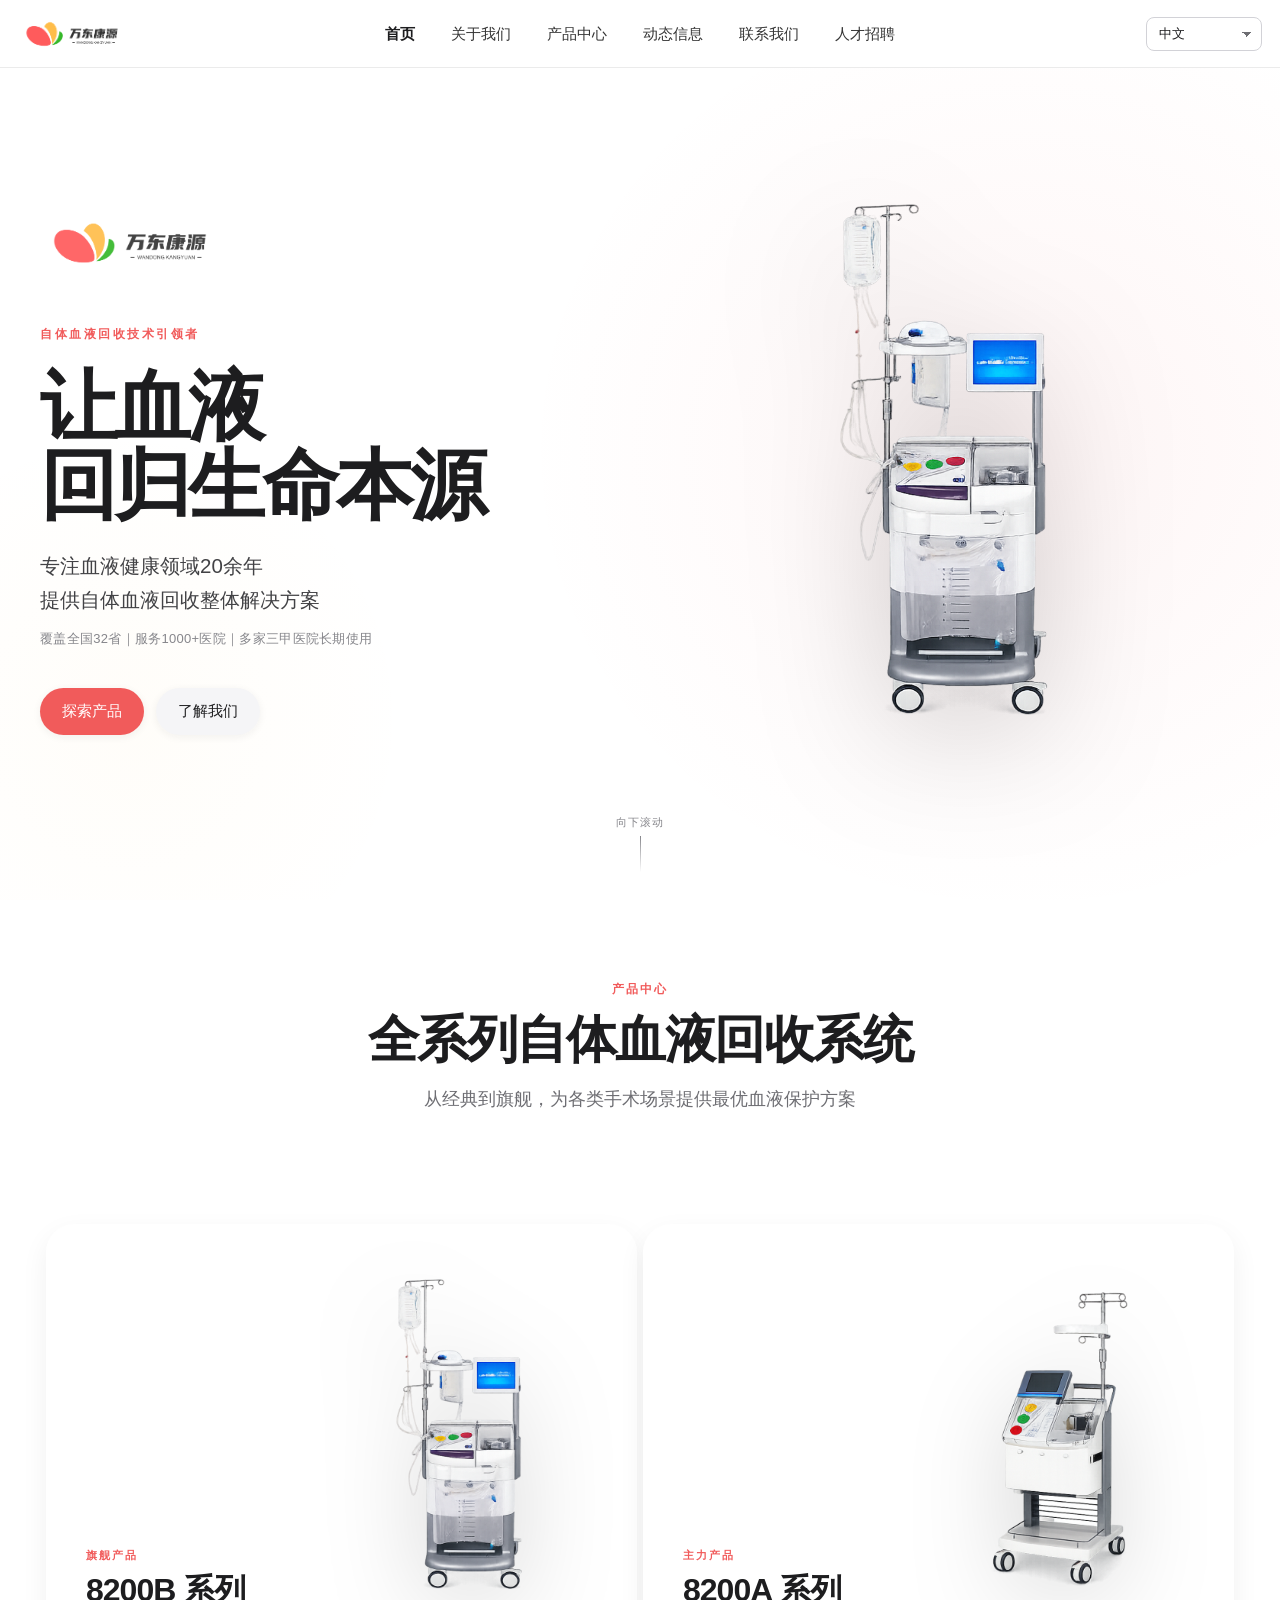
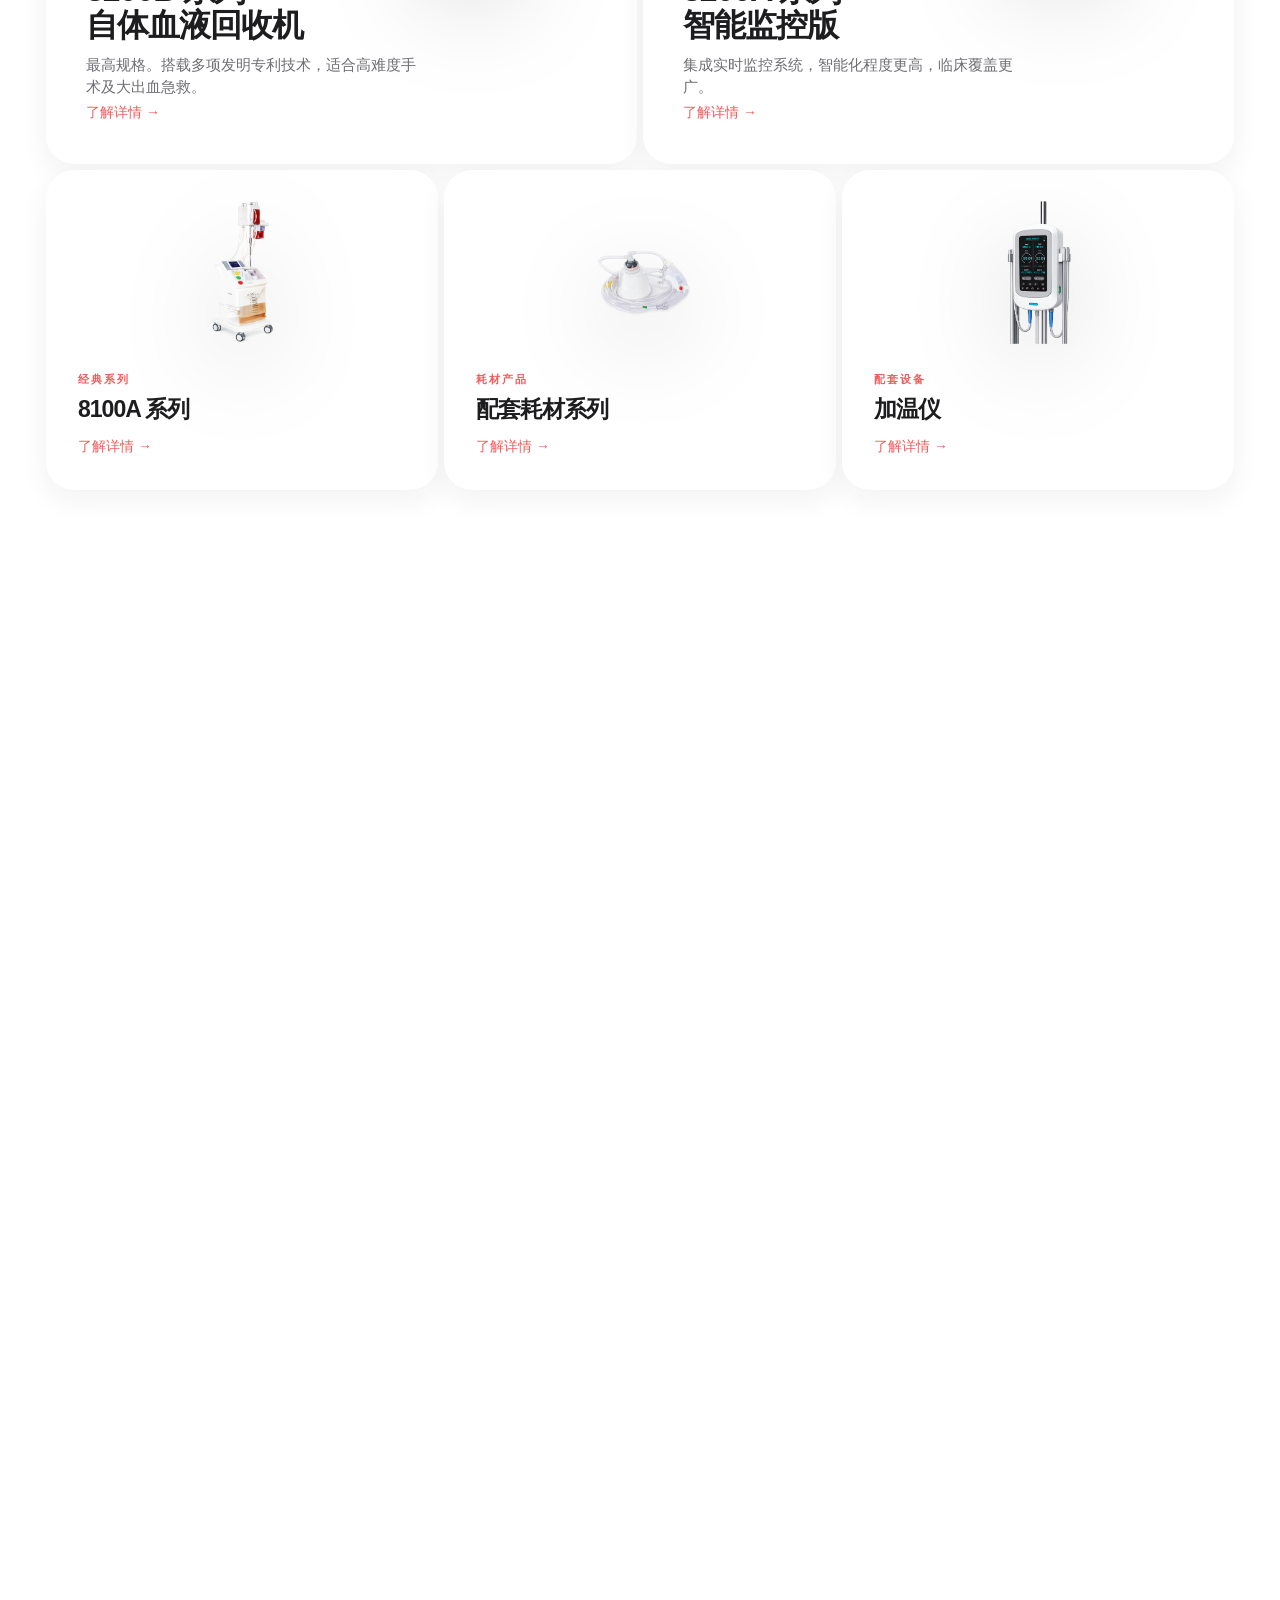
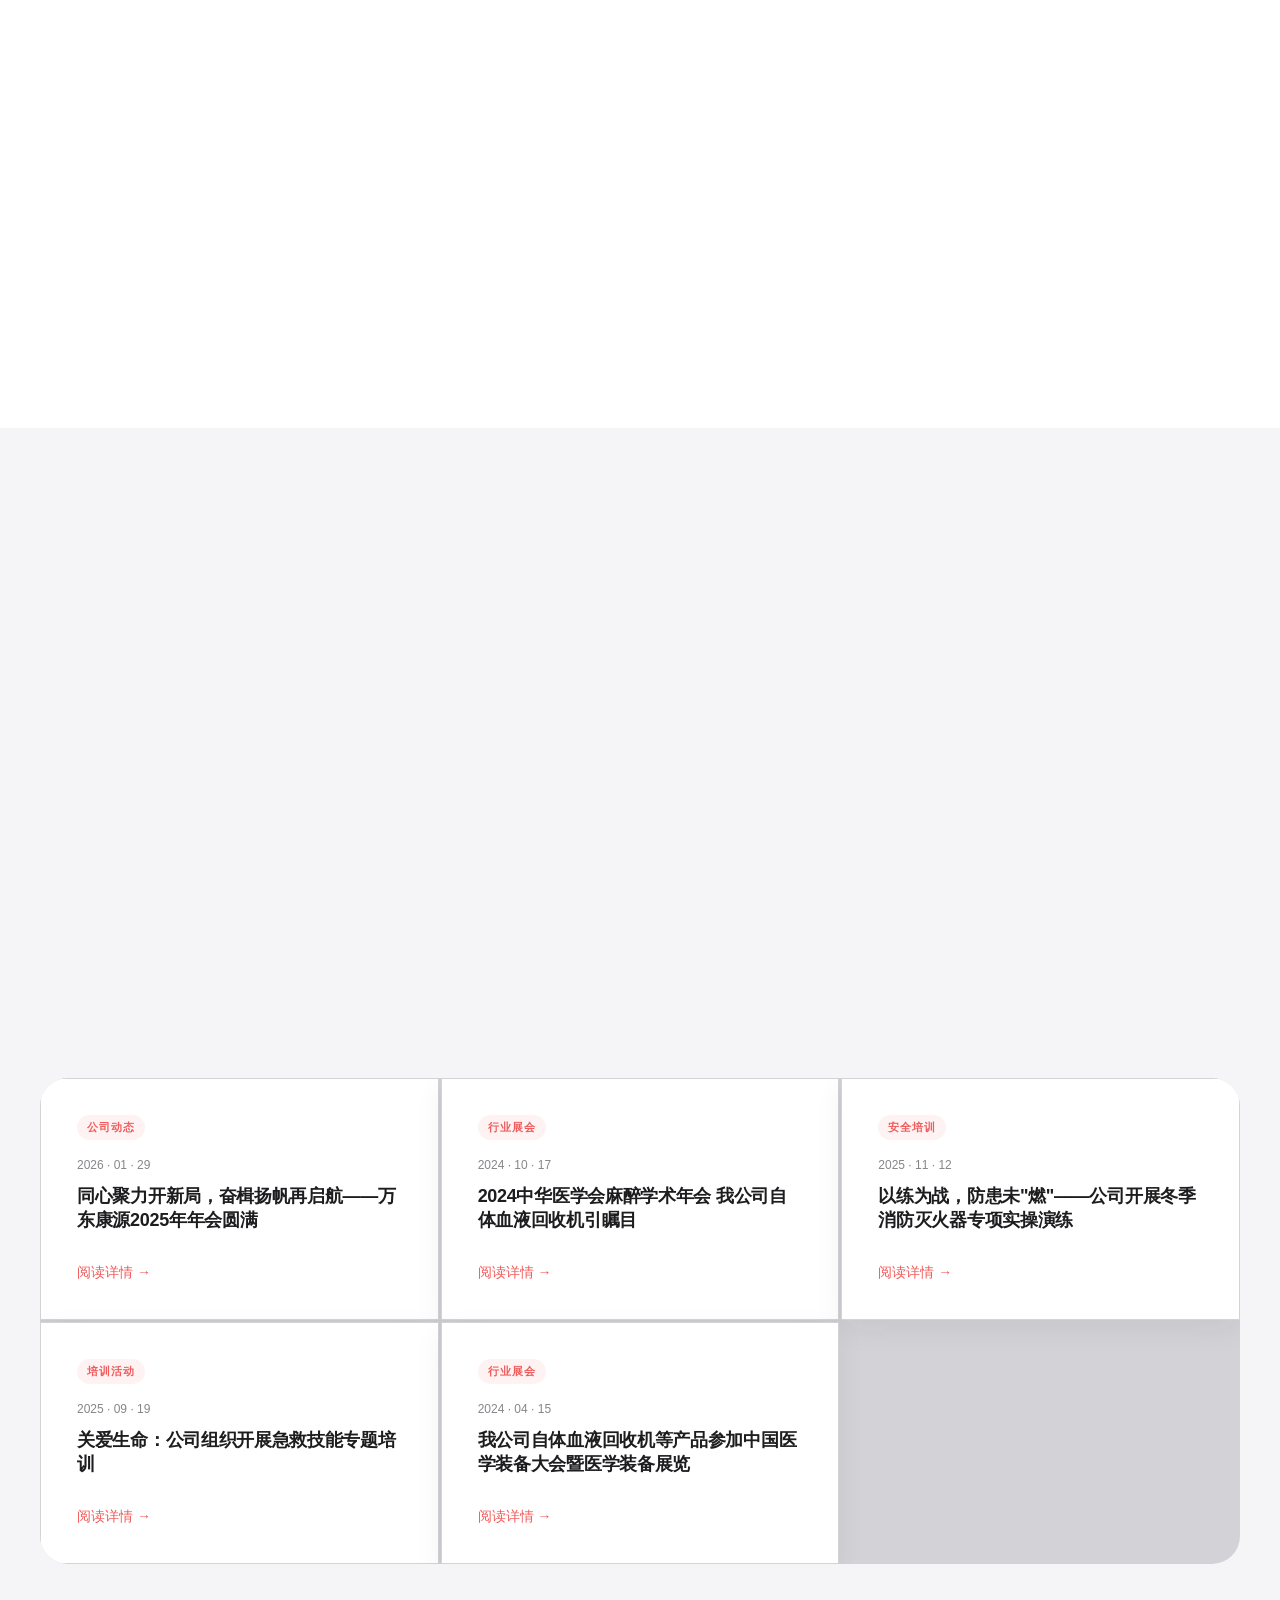
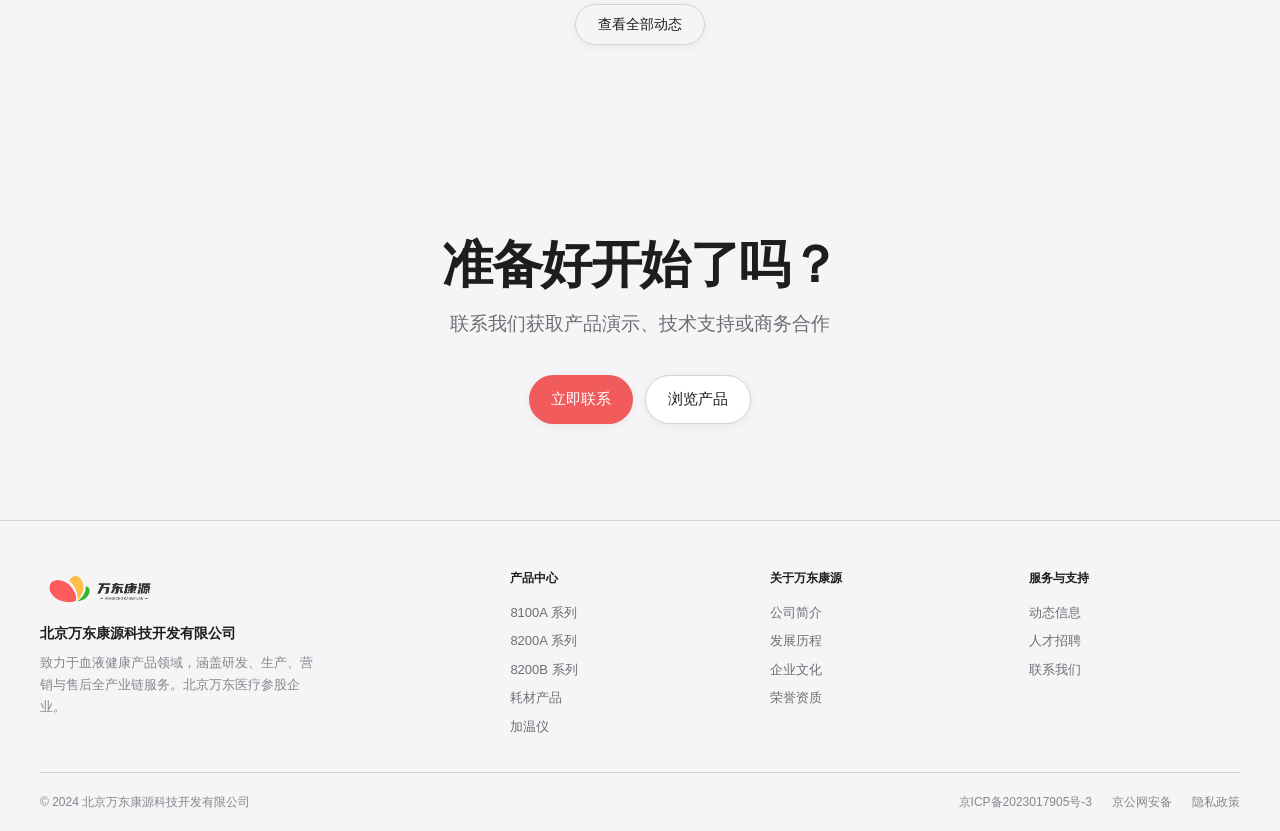
==== commit 634c5731: "Fix favicon path casing across all pages. This aligns HTML favicon references with the tracked asset" ====
--- a/index.html
+++ b/index.html
@@ -5,7 +5,7 @@
   <meta name="viewport" content="width=device-width, initial-scale=1.0">
   <meta name="description" content="北京万东康源科技开发有限公司 — 致力于血液健康产品领域全产业链服务">
   <title>万东康源 — 血液健康科技</title>
-  <link rel="icon" type="image/png" href="icon.png">
+  <link rel="icon" type="image/png" href="ICON.png">
   <link rel="stylesheet" href="css/style.css">
 </head>
 <body>
